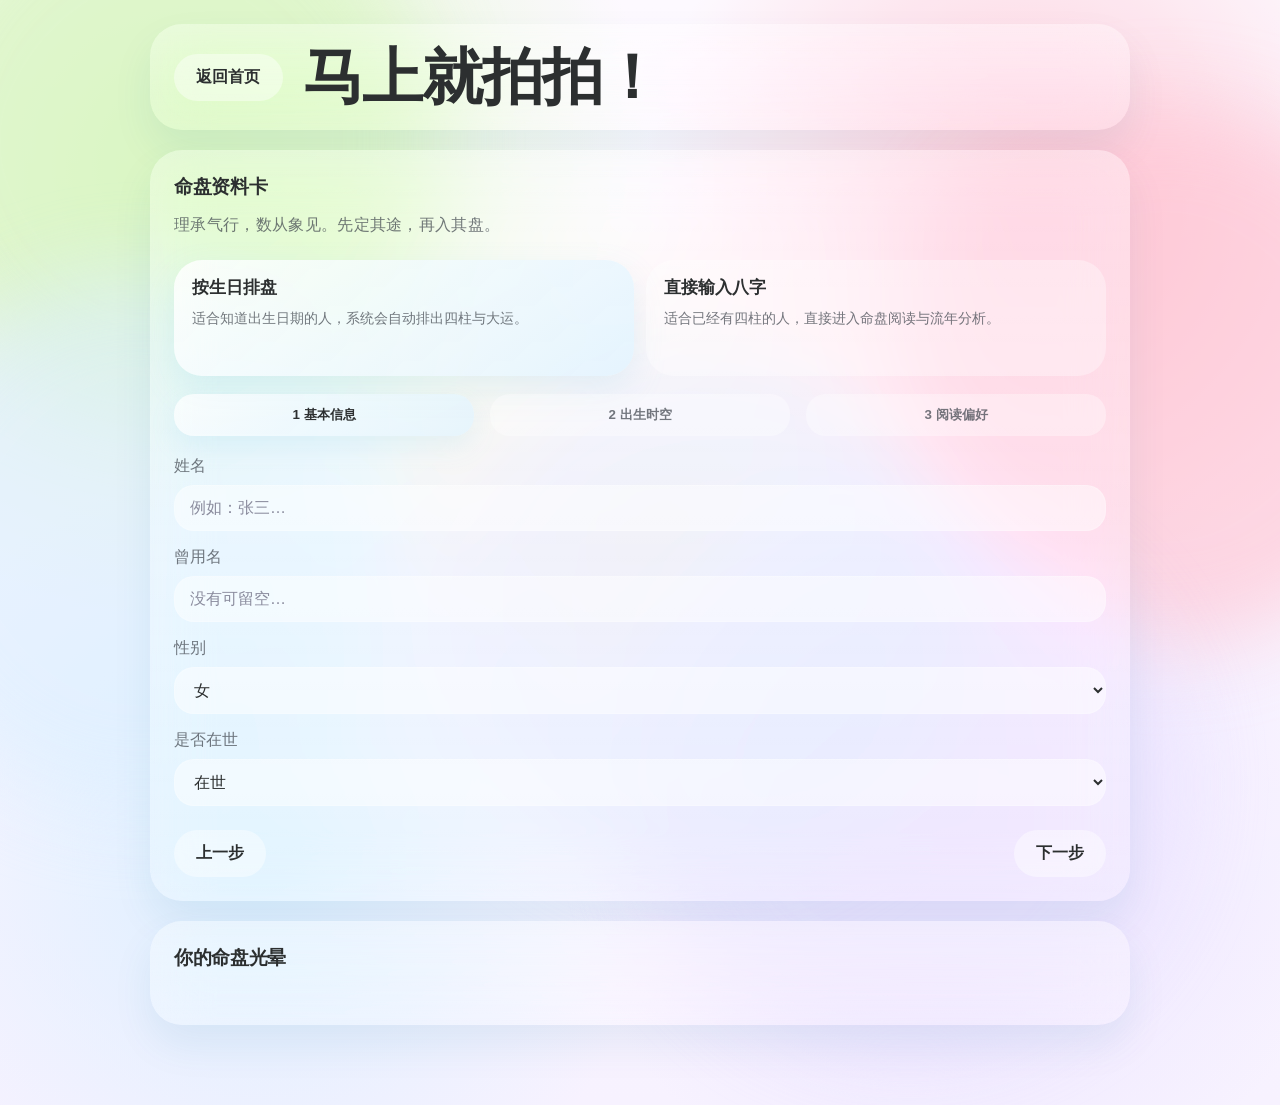
==== calculator.html @ d0661dd9 "Add lightweight monetization checkout" ====
﻿<!DOCTYPE html>
<html lang="zh-CN">
  <head>
    <meta charset="UTF-8" />
    <meta name="viewport" content="width=device-width, initial-scale=1.0" />
    <title>开始测算 | 五行拍拍</title>
    <meta
      name="description"
      content="进入五行拍拍开始测算页，按生日排盘或直接输入八字，查看四柱、十神、格局、大运与流年解读。"
    />
    <link rel="stylesheet" href="./static/styles.css?v=20260417e" />
  </head>
  <body>
    <div class="ambient ambient-a"></div>
    <div class="ambient ambient-b"></div>
    <div class="ambient ambient-c"></div>
    <div class="ambient ambient-d"></div>
    <div class="ambient ambient-e"></div>

    <div class="page-shell">
      <main class="calculator-page standalone-page">
        <section class="page-topbar glow-card" aria-label="page navigation">
          <a class="button ghost" href="./index.html">返回首页</a>
          <div class="page-topbar-copy">
            <h1>马上就拍拍！</h1>
          </div>
        </section>

        <section class="calculator" id="calculator">
          <div class="stacked-workspace">
            <section class="panel form-panel glow-card">
              <div class="panel-header">
                <h3>命盘资料卡</h3>
                <p class="soft-copy poetic-copy">理承气行，数从象见。先定其途，再入其盘。</p>
              </div>

              <div class="mode-switch" aria-label="calculation mode">
                <button class="mode-tab is-active" type="button" data-mode-target="profile-mode">
                  <strong>按生日排盘</strong>
                  <small>适合知道出生日期的人，系统会自动排出四柱与大运。</small>
                </button>
                <button class="mode-tab" type="button" data-mode-target="bazi-mode">
                  <strong>直接输入八字</strong>
                  <small>适合已经有四柱的人，直接进入命盘阅读与流年分析。</small>
                </button>
              </div>

              <div class="mode-panel is-active" id="profile-mode">
                <div class="stepper" aria-label="steps">
                  <button class="step is-active" type="button" data-step-target="0">1 基本信息</button>
                  <button class="step" type="button" data-step-target="1">2 出生时空</button>
                  <button class="step" type="button" data-step-target="2">3 阅读偏好</button>
                </div>

                <form id="bazi-form" class="wizard-form">
                  <section class="step-panel is-active" data-step-panel="0">
                    <label>
                      <span>姓名</span>
                      <input name="name" type="text" placeholder="例如：张三…" autocomplete="name" required />
                    </label>
                    <label>
                      <span>曾用名</span>
                      <input name="formerName" type="text" placeholder="没有可留空…" autocomplete="off" />
                    </label>
                    <label>
                      <span>性别</span>
                      <select name="gender" autocomplete="sex" required>
                        <option value="female">女</option>
                        <option value="male">男</option>
                      </select>
                    </label>
                    <label>
                      <span>是否在世</span>
                      <select name="status" autocomplete="off" required>
                        <option value="alive">在世</option>
                        <option value="deceased">已故</option>
                      </select>
                    </label>
                  </section>

                  <section class="step-panel" data-step-panel="1">
                    <p class="step-note">形分昼夜，气有浅深。知道准确时间就直接填写；如果不确定，也可以按十二时辰选一个最接近的时间段继续测算。</p>
                    <label>
                      <span>阳历生日</span>
                      <input
                        name="birthday"
                        id="birthday-input"
                        type="text"
                        inputmode="numeric"
                        placeholder="输入生日"
                        autocomplete="bday"
                        required
                      />
                    </label>
                    <label>
                      <span>出生时间</span>
                      <input name="birthTime" id="birth-time-input" type="time" autocomplete="off" />
                    </label>
                    <label>
                      <span>时间模糊描述</span>
                      <select name="timeRange" id="time-range-select" autocomplete="off">
                        <option value="exact">已提供精确时间</option>
                        <option value="late-zi">深夜 23:00-01:00</option>
                        <option value="chou">凌晨 01:00-03:00</option>
                        <option value="yin">黎明 03:00-05:00</option>
                        <option value="mao">早晨 05:00-07:00</option>
                        <option value="chen">早餐后 07:00-09:00</option>
                        <option value="si">上午 09:00-11:00</option>
                        <option value="wu">中午 11:00-13:00</option>
                        <option value="wei">午后 13:00-15:00</option>
                        <option value="shen">下午 15:00-17:00</option>
                        <option value="you">傍晚 17:00-19:00</option>
                        <option value="early-night">晚上 19:00-21:00</option>
                        <option value="late-night">晚上 21:00-23:00</option>
                        <option value="unknown">不确定</option>
                      </select>
                    </label>
                    <label>
                      <span>出生地</span>
                      <input name="birthplace" type="text" placeholder="例如：上海市…" autocomplete="address-level2" required />
                    </label>
                    <label>
                      <span>农历生日备注</span>
                      <input name="lunarNote" type="text" placeholder="不知道可留空…" autocomplete="off" />
                    </label>
                  </section>

                  <section class="step-panel" data-step-panel="2">
                    <fieldset class="choice-group">
                      <legend>优先想看</legend>
                      <div class="choice-grid">
                        <label class="choice-card">
                          <input type="radio" name="focus" value="overall" checked />
                          <span>综合命盘</span>
                          <small>先看整张盘的底色、主轴和眼下这步运。</small>
                        </label>
                        <label class="choice-card">
                          <input type="radio" name="focus" value="career" />
                          <span>事业财运</span>
                          <small>更看工作位置、赚钱方式和现实推进力。</small>
                        </label>
                        <label class="choice-card">
                          <input type="radio" name="focus" value="relationship" />
                          <span>感情婚姻</span>
                          <small>更看关系需求、相处模式和回应感。</small>
                        </label>
                        <label class="choice-card">
                          <input type="radio" name="focus" value="annual" />
                          <span>年度流年</span>
                          <small>更看接下来几年会被推到眼前的主题。</small>
                        </label>
                      </div>
                    </fieldset>
                    <label>
                      <span>想看的时间范围</span>
                      <select name="horizon" autocomplete="off">
                        <option value="3">未来 3 年</option>
                        <option value="5">未来 5 年</option>
                        <option value="10">未来 10 年</option>
                      </select>
                    </label>
                    <label>
                      <span>补充说明</span>
                      <textarea
                        name="notes"
                        rows="5"
                        placeholder="例如：更想看工作节奏、关系状态、未来几年是否适合换环境…"
                        autocomplete="off"
                      ></textarea>
                    </label>
                  </section>

                  <div class="form-actions">
                    <button type="button" class="button ghost" id="prev-step">上一步</button>
                    <div class="action-group">
                      <button type="button" class="button secondary" id="next-step">下一步</button>
                      <button type="submit" class="button primary" hidden>生成光晕命盘</button>
                    </div>
                  </div>
                  <p class="form-feedback is-hidden" id="form-feedback" role="alert"></p>
                </form>
              </div>

              <div class="mode-panel" id="bazi-mode">
                <form id="bazi-direct-form" class="wizard-form">
                  <label>
                    <span>姓名</span>
                    <input name="name" type="text" placeholder="例如：李四…" autocomplete="name" required />
                  </label>
                  <label>
                    <span>性别</span>
                    <select name="gender" autocomplete="sex" required>
                      <option value="female">女</option>
                      <option value="male">男</option>
                    </select>
                  </label>
                  <label>
                    <span>年柱</span>
                    <input name="yearPillar" type="text" placeholder="例如：庚辰…" autocomplete="off" required />
                  </label>
                  <label>
                    <span>月柱</span>
                    <input name="monthPillar" type="text" placeholder="例如：己丑…" autocomplete="off" required />
                  </label>
                  <label>
                    <span>日柱</span>
                    <input name="dayPillar" type="text" placeholder="例如：壬辰…" autocomplete="off" required />
                  </label>
                  <label>
                    <span>时柱</span>
                    <input name="timePillar" type="text" placeholder="例如：庚戌，不知道可留空…" autocomplete="off" />
                  </label>
                  <fieldset class="choice-group">
                    <legend>优先想看</legend>
                    <div class="choice-grid">
                      <label class="choice-card">
                        <input type="radio" name="focus" value="overall" checked />
                        <span>综合命盘</span>
                        <small>先看整张盘的底色、主轴和眼下这步运。</small>
                      </label>
                      <label class="choice-card">
                        <input type="radio" name="focus" value="career" />
                        <span>事业财运</span>
                        <small>更看工作位置、赚钱方式和现实推进力。</small>
                      </label>
                      <label class="choice-card">
                        <input type="radio" name="focus" value="relationship" />
                        <span>感情婚姻</span>
                        <small>更看关系需求、相处模式和回应感。</small>
                      </label>
                      <label class="choice-card">
                        <input type="radio" name="focus" value="annual" />
                        <span>年度流年</span>
                        <small>更看接下来几年会被推到眼前的主题。</small>
                      </label>
                    </div>
                  </fieldset>
                  <label>
                    <span>想看的时间范围</span>
                    <select name="horizon" autocomplete="off">
                      <option value="3">未来 3 年</option>
                      <option value="5">未来 5 年</option>
                      <option value="10">未来 10 年</option>
                    </select>
                  </label>
                  <p class="soft-copy">如果你已经从别处排好了八字，这里可以直接输入四柱。后续补充阳历生日与出生时间，还能继续细化起运与大运。</p>
                  <button type="submit" class="button primary">按八字直接测算</button>
                  <p class="form-feedback is-hidden" id="direct-form-feedback" role="alert"></p>
                </form>
              </div>
            </section>

            <section class="panel result-panel glow-card" id="result-panel">
              <div class="panel-header result-heading">
                <div>
                  <h3>你的命盘光晕</h3>
                </div>
              </div>

              <div class="result-empty" id="result-empty">
              </div>

              <div class="result-content is-hidden" id="result-content">
                <section class="summary-band">
                  <div class="summary-card glow-card">
                    <p class="summary-label">命主</p>
                    <h4 id="summary-name">-</h4>
                    <p id="summary-theme" class="summary-subtext">-</p>
                  </div>
                  <div class="summary-card glow-card">
                    <p class="summary-label">日主</p>
                    <h4 id="summary-day-master">-</h4>
                    <p id="summary-lunar" class="summary-subtext">-</p>
                  </div>
                  <div class="summary-card glow-card">
                    <p class="summary-label">当前阶段</p>
                    <h4 id="summary-pattern">-</h4>
                    <p id="summary-time-note" class="summary-subtext">-</p>
                  </div>
                </section>

                <article class="result-card wide glow-card">
                  <div class="insight-list">
                    <section class="insight-card insight-primary">
                      <h5>命盘底色</h5>
                      <p id="analysis-overview">-</p>
                    </section>
                    <div class="insight-grid">
                      <section class="insight-card">
                        <h5>给人的感觉</h5>
                        <p id="analysis-public-persona">-</p>
                      </section>
                      <section class="insight-card">
                        <h5>亲密关系里的模式</h5>
                        <p id="analysis-intimacy">-</p>
                      </section>
                    </div>
                    <div class="insight-grid insight-grid-compact">
                      <section class="insight-card">
                        <h5>容易内耗的地方</h5>
                        <p id="analysis-burnout">-</p>
                      </section>
                      <section class="insight-card">
                        <h5>最需要的关系安全感</h5>
                        <p id="analysis-security-need">-</p>
                      </section>
                      <section class="insight-card">
                        <h5>未来两三年的变化重心</h5>
                        <p id="analysis-change-area">-</p>
                      </section>
                    </div>
                  </div>
                </article>

                <article class="result-card wide glow-card">
                  <div class="card-header">
                    <h4>你的五行属性</h4>
                    <p>先看命盘里哪一股气最明显，也看看什么样的环境更能让你舒服展开。</p>
                  </div>
                  <div id="elements-chart" class="elements-chart"></div>
                </article>

                <article class="result-card wide glow-card featured-reading">
                  <div class="card-header featured-header">
                    <h4>温柔解读</h4>
                    <p class="poetic-copy">一阴一阳之谓道，顺其气而知其心。</p>
                  </div>
                  <div class="featured-copy" id="analysis-healing">-</div>
                </article>

                <section class="result-grid">
                  <article class="result-card wide glow-card hero-result-card">
                    <div class="card-header">
                      <h4>四柱与十神</h4>
                      <p>天道有寒暖，地道有燥湿。四柱既列，命局里的干支、十神与辅助神煞便能一层层看出轻重。这里补的是常用神煞：天乙贵人、文昌贵人、天德贵人、月德贵人、桃花、驿马、华盖、红鸾、天喜。</p>
                    </div>
                    <div class="table-wrap">
                      <table class="pillars-table">
                        <thead>
                          <tr>
                            <th>四柱</th>
                            <th>天干</th>
                            <th>地支</th>
                            <th>五行</th>
                            <th>藏干 / 十神 / 纳音 / 神煞</th>
                          </tr>
                        </thead>
                        <tbody id="pillars-body"></tbody>
                      </table>
                    </div>
                    <p class="soft-copy">神煞可以先当辅助线索来看，比如桃花、红鸾、天喜更偏人缘、关系和缘分场，驿马更偏变动和奔波，天乙、文昌、天德、月德这类更像有人提携、脑子清亮或容易逢到顺手的助力。它们不单独定吉凶，还是要放回整张盘里一起看。不是每一柱都会见到贵人，没有写出来也不代表不好。</p>
                    <div class="shen-sha-summary" id="shen-sha-summary"></div>
                  </article>

                  <article class="result-card glow-card">
                    <div class="card-header">
                      <h4>格局与大运</h4>
                      <p>这一栏看格局成形的根基，也看当前这步大运把什么主题推到眼前。</p>
                    </div>
                    <div class="stacked-meta">
                      <div class="meta-pill">
                        <span>格局</span>
                        <strong id="geju-label">-</strong>
                      </div>
                      <p id="geju-summary" class="soft-copy">-</p>
                      <div class="meta-pill">
                        <span>当前大运</span>
                        <strong id="current-dayun">-</strong>
                      </div>
                      <p id="dayun-summary" class="soft-copy">-</p>
                    </div>
                  </article>

                  <article class="result-card glow-card">
                    <div class="card-header">
                      <h4>时辰校准</h4>
                      <p>差之毫厘，气象有别。若时辰未明，也可先看共性，再慢慢校准。</p>
                    </div>
                    <div class="stacked-meta">
                      <div class="meta-pill">
                        <span>当前状态</span>
                        <strong id="time-mode-label">-</strong>
                      </div>
                      <p id="time-mode-summary" class="soft-copy">-</p>
                      <div id="time-candidates" class="chip-grid"></div>
                      <p id="time-mode-prompt" class="soft-copy">-</p>
                    </div>
                  </article>

                  <article class="result-card wide glow-card">
                    <div class="card-header">
                      <h4>十神主题</h4>
                      <p>这些是命盘里最明显的几股力量，能帮助你更快看懂自己的性格和处事方式。</p>
                    </div>
                    <div id="ten-gods-grid" class="chip-grid"></div>
                  </article>

                  <article class="result-card wide glow-card">
                    <div class="card-header">
                      <h4>未来流年卡片</h4>
                      <p>不用急着把每一年都看成好坏，先看看未来几年最容易被推到眼前的主题。</p>
                    </div>
                    <div id="annual-cards" class="annual-grid"></div>
                  </article>

                  <article class="result-card wide glow-card dream-feature-card">
                    <div class="card-header">
                      <h4>梦境解读</h4>
                      <p>把昨晚的梦放回这张命盘里看。不是单独解梦，而是看这个梦更像在提醒眼下哪一层情绪、关系或现实压力。</p>
                    </div>
                    <div class="dream-feature-shell">
                      <div class="dream-feature-copy">
                        <p>这个模块最适合解那些醒来后还留着情绪的梦，比如考试、迟到、赶路、迷路、掉牙、回家、前任、已故亲人、反复追赶这类主题。越能说清楚梦里最刺的一幕，解读会越稳。</p>
                        <div class="upgrade-examples">
                          <span>示例：梦见考试怎么写也写不完，往往更像在提醒评价压力和责任感。</span>
                          <span>示例：梦见一直找不到路或反复回家，更像在提醒现实里有件事还没真正落定。</span>
                        </div>
                      </div>
                      <div class="dream-feature-action">
                        <span class="upgrade-tag unlock">每日 3 次免费</span>
                        <p class="dream-quota-note" id="dream-quota-note">先从一场最在意的梦开始问。</p>
                        <button type="button" class="button secondary dream-button" data-dream-unlock>开始解梦</button>
                      </div>
                    </div>
                    <form class="dream-form" id="dream-form">
                      <label>
                        <span>昨晚最记得的一幕</span>
                        <textarea
                          id="dream-input"
                          rows="4"
                          placeholder="例如：梦见考试一直写不完，醒来后心里还是很紧。"
                          required
                        ></textarea>
                      </label>
                      <div class="dream-actions">
                        <button type="submit" class="button primary">解读这个梦</button>
                        <p class="dream-form-note">建议把梦里最刺的一幕、最强的情绪、醒来后最放不下的点说出来。</p>
                      </div>
                    </form>
                      <p class="form-feedback is-hidden" id="dream-feedback" aria-live="polite"></p>
                      <section class="dream-paywall is-hidden" id="dream-paywall">
                        <div>
                          <span class="upgrade-tag paid">付费解锁</span>
                          <h5>今日梦境深读</h5>
                          <p>今天 3 次免费解梦已经用完。如果这个梦还反复挂在心里，可以解锁一次更完整的深读：会把梦里的关键词、醒来后的情绪、当前命盘主题和今天适合先做的事放在一起看。</p>
                        </div>
                        <button type="button" class="button primary">解锁梦境深读</button>
                      </section>
                      <section class="dream-response is-hidden" id="dream-response">
                        <div class="followup-response-header">
                          <h5>把梦放回这张命盘里看</h5>
                        <p>先看梦在演什么，再看这张盘眼下最容易被触动的是哪一层。</p>
                      </div>
                      <div id="dream-thread" class="followup-thread"></div>
                      </section>
                    </article>

                    <article class="result-card wide glow-card compatibility-card">
                      <div class="card-header">
                        <h4>八字合盘</h4>
                        <p>适合想看两个人的相处节奏、关系卡点和长期匹配度。这里不只看合不合，更看怎么相处才不互相消耗。</p>
                      </div>
                      <div class="compatibility-shell">
                        <div class="compatibility-copy">
                          <span class="upgrade-tag paid">付费专项</span>
                          <h5>关系合盘深读</h5>
                          <p>把两个人的日主、五行互补、夫妻宫、十神互动和大运节奏放在一起看。适合恋爱、婚姻、暧昧、复合、长期合作关系。</p>
                          <div class="upgrade-examples">
                            <span>示例：谁更需要安全感，谁更容易先退一步？</span>
                            <span>示例：这段关系是互相滋养，还是容易一方长期消耗？</span>
                            <span>示例：接下来两三年适合确认关系，还是先把现实问题谈清？</span>
                          </div>
                        </div>
                        <div class="compatibility-action">
                          <p>建议先完成自己的命盘，再解锁双方合盘。这样系统会先知道你的关系需求，再去看对方如何与你互动。</p>
                          <button type="button" class="button primary">解锁合盘深读</button>
                        </div>
                      </div>
                    </article>

                    <article class="result-card wide glow-card checkout-card" id="checkout-card">
                      <div class="card-header">
                        <h4>付费解锁说明</h4>
                        <p>先用轻量收款方式跑通服务。付款后，把命盘信息、订单截图和想看的问题发给客服，就可以继续做深读。</p>
                      </div>
                      <div class="checkout-grid">
                        <div class="checkout-plan">
                          <span class="upgrade-tag paid">梦境深读</span>
                          <h5>¥19.9 / 次</h5>
                          <p>适合梦醒后还放不下的梦。会结合梦里最刺的一幕、当下情绪、命盘主题和今天适合先做的事来解读。</p>
                        </div>
                        <div class="checkout-plan">
                          <span class="upgrade-tag paid">八字合盘</span>
                          <h5>¥49.9 / 次</h5>
                          <p>适合看两个人的相处节奏、关系卡点、长期匹配度和接下来两三年的关系推进方式。</p>
                        </div>
                        <div class="checkout-note">
                          <strong>收款方式</strong>
                          <p>当前先用微信/支付宝收款码或人工收款测试付费意愿。你可以把收款码图片放到这里，后续再升级成自动支付。</p>
                          <strong>交付方式</strong>
                          <p>付款后联系客服，发送订单截图和问题。后续可以接入自动支付与会员系统。</p>
                        </div>
                      </div>
                    </article>

                    <article class="result-card wide glow-card followup-card">
                    <div class="card-header">
                      <h4>继续问一个问题</h4>
                      <p>先看总盘，再挑一件你现在最在意的事慢慢问，会更容易把结果看进心里。</p>
                    </div>
                    <div class="followup-shell">
                      <div class="followup-suggestions" id="followup-suggestions"></div>
                      <form class="followup-form" id="followup-form">
                        <label>
                          <span>现在最想继续问什么</span>
                          <textarea
                            id="followup-input"
                            rows="4"
                            placeholder="例如：我接下来两年更适合换工作，还是先稳住？"
                            required
                          ></textarea>
                        </label>
                        <div class="followup-actions">
                          <button type="submit" class="button primary">继续看看</button>
                        </div>
                      </form>
                      <section class="followup-response is-hidden" id="followup-response">
                        <div class="followup-response-header">
                          <h5>顺着这张命盘继续往下看</h5>
                          <p>这一栏会记住刚才问到哪，下面也可以继续接着追问。</p>
                        </div>
                        <div id="followup-thread" class="followup-thread"></div>
                      </section>
                      <section class="followup-upgrade is-hidden" id="followup-upgrade">
                        <div class="followup-upgrade-grid">
                          <article class="upgrade-card">
                            <span class="upgrade-tag unlock">已解锁</span>
                            <h5>继续细看</h5>
                            <p>第 1 次追问之后，可以顺着这一层继续往下看。更适合把问题收窄到一个具体场景，比如“这两年换工作最该避开什么”或“关系里最容易先卡在哪一句话”。</p>
                            <div class="upgrade-examples">
                              <span>示例：这步运最先推到眼前的现实安排是什么？</span>
                              <span>示例：这层关系最怕卡在回应、边界，还是节奏？</span>
                            </div>
                          </article>
                        </div>
                      </section>
                    </div>
                  </article>
                </section>
              </div>
            </section>
          </div>
        </section>
      </main>
    </div>

    <script src="./static/calculator.js?v=20260419a"></script>
  </body>
</html>
---- static/styles.css ----
:root {
  --bg: #f6f1ff;
  --ink: #2c2f30;
  --muted: rgba(62, 68, 76, 0.72);
  --panel: rgba(255, 255, 255, 0.34);
  --panel-strong: rgba(255, 255, 255, 0.5);
  --accent: #73bfe7;
  --accent-soft: #dff3ff;
  --glow: #dfe8ff;
  --shadow: 0 20px 40px rgba(0, 97, 141, 0.08);
  --wood: #d7f5be;
  --fire: #ffc2d1;
  --earth: #ffe5c7;
  --metal: #e9e1ff;
  --water: #dcefff;
  --font-display: "PingFang SC", "HarmonyOS Sans SC", "Microsoft YaHei", "Noto Sans CJK SC", "Source Han Sans SC", sans-serif;
  --font-body: "PingFang SC", "HarmonyOS Sans SC", "Microsoft YaHei", "Noto Sans CJK SC", "Source Han Sans SC", sans-serif;
  --font-ui: "PingFang SC", "HarmonyOS Sans SC", "Microsoft YaHei", "Noto Sans CJK SC", "Source Han Sans SC", sans-serif;
  --font-poetic: "STSong", "Songti SC", "SimSun", "Noto Serif CJK SC", "Source Han Serif SC", serif;
  --space-16: 16px;
  --space-20: 20px;
  --space-24: 24px;
}

* {
  box-sizing: border-box;
}

html {
  scroll-behavior: smooth;
}

body {
  margin: 0;
  min-height: 100vh;
  color: var(--ink);
  background:
    radial-gradient(circle at 15% 15%, var(--wood), transparent 32%),
    radial-gradient(circle at 80% 18%, var(--fire), transparent 28%),
    radial-gradient(circle at 20% 78%, var(--water), transparent 30%),
    radial-gradient(circle at 75% 74%, var(--metal), transparent 32%),
    radial-gradient(circle at 52% 48%, var(--earth), transparent 36%),
    linear-gradient(180deg, #fcf8ff 0%, #f7f2ff 100%);
  font-family: var(--font-body);
  overflow-x: hidden;
  -webkit-tap-highlight-color: rgba(255, 255, 255, 0.18);
}

body::before {
  content: "";
  position: fixed;
  inset: 0;
  pointer-events: none;
  background:
    radial-gradient(circle at center, rgba(255, 255, 255, 0.36), transparent 52%),
    linear-gradient(180deg, rgba(255, 255, 255, 0.18), rgba(255, 255, 255, 0.04));
  mix-blend-mode: screen;
}

.ambient {
  position: fixed;
  width: 42vw;
  height: 42vw;
  border-radius: 50%;
  filter: blur(42px);
  opacity: 0.62;
  pointer-events: none;
  animation: drift 18s ease-in-out infinite alternate;
  z-index: 0;
}

.ambient-a { top: -10vw; left: -8vw; background: var(--wood); }
.ambient-b { top: 12vh; right: -12vw; background: var(--fire); animation-duration: 20s; }
.ambient-c { bottom: 10vh; left: -10vw; background: var(--water); animation-duration: 24s; }
.ambient-d { bottom: -12vw; right: 8vw; background: var(--metal); animation-duration: 22s; }
.ambient-e { top: 38vh; left: 34vw; background: var(--glow); animation-duration: 26s; }

.page-shell {
  position: relative;
  z-index: 1;
  width: min(980px, calc(100% - 32px));
  margin: 0 auto;
  padding: var(--space-24) 0 80px;
}

.calculator-page {
  display: grid;
  gap: var(--space-20);
}

#landing-shell {
  display: grid;
  gap: 12px;
}

.page-topbar {
  display: grid;
  grid-template-columns: auto minmax(0, 1fr);
  gap: var(--space-20);
  align-items: center;
  border-radius: 32px;
  padding: var(--space-24);
}

.page-topbar-copy h1 {
  font-size: clamp(2.4rem, 4.8vw, 4rem);
  line-height: 0.95;
  text-wrap: balance;
}

.page-topbar-copy p {
  margin: 10px 0 0;
  color: var(--muted);
  line-height: 1.8;
}

.hero,
.workspace,
.mood-grid,
.result-grid,
.analysis-grid,
.summary-band {
  display: grid;
  gap: var(--space-20);
}

.hero {
  grid-template-columns: 1fr;
  align-items: stretch;
  gap: 20px;
  margin-bottom: 20px;
}

.hero-copy-wide {
  grid-column: auto;
}

.hero-copy-wide h1 {
  width: 100%;
}

.glow-card,
.panel,
.mood-card,
.result-card,
.summary-card {
  background: linear-gradient(180deg, rgba(255, 255, 255, 0.42), rgba(255, 255, 255, 0.26));
  backdrop-filter: blur(28px) saturate(145%);
  -webkit-backdrop-filter: blur(28px) saturate(145%);
  box-shadow: var(--shadow);
}

.hero-copy,
.panel,
.mood-card,
.result-card,
.summary-card {
  border-radius: 32px;
  padding: var(--space-24);
}

.card-label,
.summary-label {
  margin: 0 0 12px;
  letter-spacing: 0.18em;
  text-transform: uppercase;
  color: rgba(53, 41, 101, 0.68);
  font-size: 0.78rem;
}

h1,
h2,
h3,
h4,
h5 {
  margin: 0;
  font-family: var(--font-display);
  letter-spacing: -0.02em;
  text-wrap: balance;
}

.hero h1 {
  font-size: clamp(3.35rem, 8vw, 5.4rem);
  line-height: 0.9;
}

.hero-text,
.panel-header p,
.mood-card p,
.card-header p,
.analysis-grid p,
.summary-subtext,
.soft-copy,
label span {
  color: var(--muted);
}

.hero-text {
  margin-top: 14px;
  max-width: 46rem;
  font-size: 1.05rem;
  line-height: 1.85;
}

.hero-actions,
.form-actions,
.action-group,
.orbit-stack,
.chip-grid {
  display: flex;
  gap: var(--space-16);
  flex-wrap: wrap;
}

.hero-actions {
  margin-top: 28px;
}

.button {
  appearance: none;
  border: 0;
  border-radius: 999px;
  padding: 13px 22px;
  cursor: pointer;
  text-decoration: none;
  font: inherit;
  font-family: var(--font-ui);
  font-weight: 700;
  letter-spacing: 0.01em;
  touch-action: manipulation;
  transition: transform 180ms ease, box-shadow 180ms ease, background 180ms ease;
}

.button:hover {
  transform: translateY(-1px);
}

.button:focus-visible,
.mode-tab:focus-visible,
.step:focus-visible,
input:focus-visible,
select:focus-visible,
textarea:focus-visible {
  outline: 2px solid color-mix(in srgb, var(--accent) 72%, white);
  outline-offset: 2px;
}

.button.primary {
  color: white;
  background: linear-gradient(135deg, var(--accent), color-mix(in srgb, var(--accent-soft) 62%, white));
  box-shadow: 0 18px 38px color-mix(in srgb, var(--accent) 32%, transparent);
}

.button.secondary,
.button.ghost {
  color: var(--ink);
  background: rgba(255, 255, 255, 0.42);
}

.orbit-stack {
  margin: 4px 0 0;
}

.orbit-stack span,
.meta-pill,
.ten-god-chip {
  padding: 11px 16px;
  border-radius: 999px;
  background: rgba(255, 255, 255, 0.42);
}

.orbit-note {
  margin: 0;
  color: var(--muted);
  line-height: 1.85;
}

.mode-switch {
  display: grid;
  grid-template-columns: repeat(2, minmax(0, 1fr));
  gap: 12px;
  margin-bottom: 18px;
}

.mode-tab {
  border: 0;
  border-radius: 28px;
  background: rgba(255, 255, 255, 0.34);
  color: var(--muted);
  padding: 16px 18px;
  cursor: pointer;
  font: inherit;
  font-family: var(--font-body);
  text-align: left;
  display: grid;
  gap: 8px;
  min-height: 116px;
  align-content: start;
}

.mode-tab strong {
  font-size: 1.05rem;
  color: var(--ink);
  font-family: var(--font-ui);
}

.mode-tab small {
  font-size: 0.9rem;
  line-height: 1.65;
  color: var(--muted);
}

.mode-tab.is-active {
  background: linear-gradient(135deg, rgba(255, 255, 255, 0.82), color-mix(in srgb, var(--accent-soft) 78%, transparent));
  color: var(--ink);
  box-shadow: 0 14px 34px rgba(115, 191, 231, 0.16);
}

.mode-panel {
  display: none;
}

.mode-panel.is-active {
  display: block;
}

.section-heading {
  margin-bottom: 16px;
}

.section-heading h2 {
  font-size: clamp(2.05rem, 6vw, 3.5rem);
  line-height: 1.04;
}

.reading-style {
  margin-bottom: 34px;
}

.mood-grid {
  grid-template-columns: repeat(3, minmax(0, 1fr));
}

.mood-card h3,
.panel-header h3,
.card-header h4,
.summary-card h4 {
  margin-bottom: 10px;
}

.workspace {
  grid-template-columns: minmax(320px, 430px) minmax(0, 1fr);
  align-items: start;
}

.landing-workspace {
  width: 100%;
  margin: 0 auto;
  display: grid;
}

.stacked-workspace {
  width: 100%;
  margin: 0 auto;
  display: grid;
  gap: var(--space-20);
}

.form-panel {
  position: static;
}

.result-panel {
  min-height: auto;
}

.panel-header {
  margin-bottom: var(--space-20);
}

.panel-header h3,
.card-header h4,
.summary-card h4,
.analysis-grid h5 {
  font-family: var(--font-display);
}

.standalone-page .page-topbar,
.standalone-page .calculator {
  width: 100%;
  margin: 0 auto;
}

.standalone-page .calculator {
  display: grid;
}

.result-heading {
  display: grid;
  gap: var(--space-16);
}

.hero-result-card {
  padding: 30px;
}

.landing-panel .panel-header p,
.page-topbar-copy p {
  max-width: 40rem;
}

.poetic-copy {
  font-family: var(--font-poetic);
  letter-spacing: 0.02em;
}

.stepper {
  display: grid;
  grid-template-columns: repeat(3, 1fr);
  gap: var(--space-16);
  margin-bottom: var(--space-20);
}

.step {
  border: 0;
  border-radius: 20px;
  background: rgba(255, 255, 255, 0.34);
  color: var(--muted);
  padding: 12px 10px;
  cursor: pointer;
  font-family: var(--font-ui);
  font-weight: 700;
}

.step.is-active {
  color: var(--ink);
  background: linear-gradient(135deg, rgba(255, 255, 255, 0.72), color-mix(in srgb, var(--accent-soft) 72%, transparent));
  box-shadow: 0 10px 26px rgba(115, 191, 231, 0.14);
}

.wizard-form,
.step-panel,
.stacked-meta {
  display: grid;
  gap: var(--space-16);
}

.step-note {
  margin: 0 0 2px;
  padding: 14px 16px;
  border-radius: 20px;
  background: rgba(255, 255, 255, 0.32);
  color: var(--muted);
  line-height: 1.8;
}

.step-panel {
  display: none;
}

.step-panel.is-active {
  display: grid;
}

label {
  display: grid;
  gap: 8px;
}

fieldset {
  margin: 0;
  padding: 0;
  border: 0;
  min-width: 0;
}

legend {
  padding: 0;
  margin: 0 0 8px;
  color: var(--muted);
}

.choice-group {
  display: grid;
  gap: 10px;
}

.choice-grid {
  display: grid;
  grid-template-columns: repeat(2, minmax(0, 1fr));
  gap: 10px;
}

.choice-card {
  position: relative;
  display: grid;
  gap: 8px;
  min-height: 108px;
  padding: 16px 18px;
  border-radius: 22px;
  background: rgba(255, 255, 255, 0.42);
  box-shadow: inset 0 0 0 1px rgba(255, 255, 255, 0.16);
  cursor: pointer;
  transition: transform 180ms ease, box-shadow 180ms ease, background 180ms ease;
}

.choice-card:hover {
  transform: translateY(-1px);
}

.choice-card input {
  position: absolute;
  inset: 0;
  opacity: 0;
  pointer-events: none;
}

.choice-card span {
  color: var(--ink);
  font-family: var(--font-ui);
  font-size: 1rem;
  font-weight: 700;
}

.choice-card small {
  color: var(--muted);
  line-height: 1.65;
}

.choice-card:has(input:checked) {
  background: linear-gradient(135deg, rgba(255, 255, 255, 0.84), color-mix(in srgb, var(--accent-soft) 76%, transparent));
  box-shadow:
    0 14px 34px rgba(115, 191, 231, 0.16),
    inset 0 0 0 1px rgba(255, 255, 255, 0.42);
}

.choice-card:has(input:focus-visible) {
  outline: 2px solid color-mix(in srgb, var(--accent) 72%, white);
  outline-offset: 2px;
}

input,
select,
textarea {
  width: 100%;
  border: 0;
  border-radius: 20px;
  background: rgba(255, 255, 255, 0.48);
  padding: 14px 16px;
  color: var(--ink);
  font: inherit;
  font-family: var(--font-body);
  box-shadow: inset 0 0 0 1px rgba(255, 255, 255, 0.18);
}

input::placeholder,
textarea::placeholder {
  color: rgba(41, 36, 67, 0.52);
}

textarea {
  resize: vertical;
}

.form-actions {
  justify-content: space-between;
  align-items: center;
  margin-top: 8px;
}

.form-feedback {
  margin: 4px 0 0;
  padding: 12px 16px;
  border-radius: 18px;
  background: rgba(251, 81, 81, 0.12);
  color: #8f2331;
  line-height: 1.75;
}

.form-feedback.is-hidden {
  display: none;
}

.result-empty {
  display: none;
}

.result-content.is-hidden {
  display: none;
}

.result-content {
  display: grid;
  gap: var(--space-20);
}

.summary-band {
  grid-template-columns: repeat(3, minmax(0, 1fr));
  gap: var(--space-16);
}

.summary-card {
  min-height: 220px;
  display: grid;
  align-content: start;
}

.summary-card h4 {
  font-size: clamp(1.8rem, 3vw, 2.35rem);
  line-height: 1.12;
}

.summary-subtext {
  margin: 10px 0 0;
  font-size: 0.98rem;
  line-height: 1.72;
  word-break: break-word;
}

.result-grid {
  grid-template-columns: 1fr;
  gap: var(--space-20);
}

.result-card.wide {
  grid-column: 1 / -1;
}

.result-card,
.summary-card {
  position: relative;
}

.result-card::before,
.summary-card::before {
  content: "";
  position: absolute;
  inset: 1px;
  border-radius: inherit;
  pointer-events: none;
  background: linear-gradient(180deg, rgba(255, 255, 255, 0.18), transparent 28%);
  opacity: 0.8;
}

.result-card > *,
.summary-card > * {
  position: relative;
  z-index: 1;
}

.card-header {
  display: grid;
  gap: var(--space-16);
  margin-bottom: var(--space-20);
  align-content: start;
  min-height: 90px;
}

.table-wrap {
  overflow-x: auto;
  -webkit-overflow-scrolling: touch;
  border-radius: 24px;
  padding: 12px 10px;
  background: rgba(255, 255, 255, 0.14);
}

table {
  width: 100%;
  border-collapse: collapse;
  border-spacing: 0;
}

th,
td {
  padding: 22px 24px;
  text-align: left;
  border-bottom: 1px solid rgba(255, 255, 255, 0.22);
  vertical-align: top;
  word-break: break-word;
}

th {
  color: rgba(43, 34, 80, 0.78);
  font-size: 0.92rem;
  font-family: var(--font-ui);
  letter-spacing: 0.02em;
}

.pillars-table tbody tr:last-child td {
  border-bottom: 0;
}

.pillars-table td:first-child,
.pillars-table th:first-child {
  min-width: 112px;
}

.pillars-table td:nth-child(2),
.pillars-table td:nth-child(3),
.pillars-table td:nth-child(4),
.pillars-table th:nth-child(2),
.pillars-table th:nth-child(3),
.pillars-table th:nth-child(4) {
  min-width: 132px;
}

.pillars-table td:last-child,
.pillars-table th:last-child {
  min-width: 420px;
}

.pillars-table td:last-child {
  line-height: 1.8;
}

.elements-chart,
.annual-grid {
  display: grid;
  gap: 12px;
}

.featured-reading {
  background: linear-gradient(180deg, rgba(255, 255, 255, 0.56), rgba(255, 255, 255, 0.28));
}

.dream-feature-card {
  background: linear-gradient(180deg, rgba(255, 248, 242, 0.6), rgba(255, 239, 229, 0.28));
}

.dream-feature-shell {
  display: grid;
  grid-template-columns: minmax(0, 1.4fr) minmax(260px, 0.8fr);
  gap: 18px;
  align-items: start;
}

.dream-feature-copy {
  display: grid;
  gap: 12px;
}

.dream-feature-copy p {
  margin: 0;
  line-height: 1.9;
}

.dream-feature-action {
  display: grid;
  gap: 12px;
  align-content: start;
  justify-items: start;
  padding: 18px;
  border-radius: 24px;
  background: rgba(255, 255, 255, 0.38);
  box-shadow: inset 0 0 0 1px rgba(255, 255, 255, 0.22);
}

.dream-quota-note,
.dream-form-note {
  margin: 0;
  color: var(--muted);
  line-height: 1.8;
}

.dream-form {
  margin-top: 20px;
  display: grid;
  gap: 14px;
}

.dream-actions {
  display: flex;
  align-items: center;
  justify-content: space-between;
  gap: 16px;
  flex-wrap: wrap;
}

.dream-response {
  margin-top: 20px;
  padding: 22px;
  border-radius: 28px;
  background: linear-gradient(180deg, rgba(255, 255, 255, 0.3), rgba(255, 255, 255, 0.18));
  display: grid;
  gap: 16px;
}

.dream-response.is-hidden {
  display: none;
}

.dream-paywall {
  margin-top: 18px;
  display: flex;
  align-items: center;
  justify-content: space-between;
  gap: 18px;
  padding: 20px;
  border-radius: 28px;
  background:
    radial-gradient(circle at 12% 20%, rgba(255, 184, 160, 0.25), transparent 38%),
    linear-gradient(135deg, rgba(255, 245, 236, 0.72), rgba(255, 255, 255, 0.36));
  box-shadow: inset 0 0 0 1px rgba(255, 255, 255, 0.36);
}

.dream-paywall.is-hidden {
  display: none;
}

.dream-paywall h5,
.dream-paywall p,
.compatibility-card h5,
.compatibility-card p {
  margin: 0;
}

.dream-paywall p,
.compatibility-card p {
  line-height: 1.85;
  color: var(--muted);
}

.compatibility-card {
  background:
    radial-gradient(circle at 90% 10%, rgba(204, 226, 255, 0.38), transparent 42%),
    linear-gradient(180deg, rgba(255, 255, 255, 0.42), rgba(255, 247, 236, 0.24));
}

.compatibility-shell {
  display: grid;
  grid-template-columns: minmax(0, 1.25fr) minmax(260px, 0.75fr);
  gap: 18px;
}

.compatibility-copy,
.compatibility-action {
  display: grid;
  gap: 12px;
}

.compatibility-action {
  align-content: start;
  padding: 18px;
  border-radius: 24px;
  background: rgba(255, 255, 255, 0.32);
}

.checkout-card {
  background:
    radial-gradient(circle at 8% 12%, rgba(255, 226, 186, 0.42), transparent 38%),
    linear-gradient(180deg, rgba(255, 255, 255, 0.44), rgba(255, 245, 236, 0.22));
}

.checkout-grid {
  display: grid;
  grid-template-columns: repeat(2, minmax(0, 1fr));
  gap: 16px;
}

.checkout-plan,
.checkout-note {
  display: grid;
  gap: 10px;
  padding: 18px;
  border-radius: 24px;
  background: rgba(255, 255, 255, 0.32);
}

.checkout-note {
  grid-column: 1 / -1;
}

.checkout-plan h5,
.checkout-plan p,
.checkout-note p {
  margin: 0;
}

.checkout-plan h5 {
  font-size: 1.5rem;
}

.checkout-plan p,
.checkout-note p {
  color: var(--muted);
  line-height: 1.8;
}

.featured-header h4 {
  font-size: clamp(2rem, 4vw, 2.8rem);
  line-height: 1;
}

.featured-copy {
  padding: var(--space-24);
  border-radius: 28px;
  background: linear-gradient(180deg, rgba(255, 255, 255, 0.34), rgba(255, 255, 255, 0.18));
  display: grid;
  gap: var(--space-20);
}

.featured-copy p {
  margin: 0;
  font-size: 1.18rem;
  line-height: 2;
  color: var(--ink);
}

.insight-list {
  display: grid;
  gap: var(--space-20);
}

.insight-grid {
  display: grid;
  grid-template-columns: repeat(2, minmax(0, 1fr));
  gap: var(--space-16);
}

.insight-grid-compact {
  grid-template-columns: repeat(3, minmax(0, 1fr));
}

.insight-card {
  padding: var(--space-24);
  border-radius: 26px;
  background: linear-gradient(180deg, rgba(255, 255, 255, 0.28), rgba(255, 255, 255, 0.16));
}

.insight-primary {
  padding: 28px;
  background: linear-gradient(180deg, rgba(255, 255, 255, 0.36), rgba(255, 255, 255, 0.2));
}

.insight-primary h5 {
  font-size: 1.4rem;
}

.insight-card h5 {
  margin-bottom: 10px;
  font-size: 1.28rem;
  line-height: 1.3;
}

.insight-card p {
  margin: 0;
  line-height: 1.88;
  color: var(--muted);
}

.element-row {
  display: grid;
  grid-template-columns: 56px minmax(0, 1fr) 42px;
  align-items: center;
  gap: 10px;
}

.element-bar {
  border-radius: 999px;
  height: 12px;
  overflow: hidden;
  background: rgba(255, 255, 255, 0.25);
}

.element-fill {
  height: 100%;
  border-radius: 999px;
  background: linear-gradient(90deg, color-mix(in srgb, var(--accent-soft) 78%, white), var(--accent));
}

.meta-pill {
  display: flex;
  justify-content: space-between;
  align-items: center;
  gap: 16px;
  padding: 14px 16px;
}

.soft-copy {
  margin: 0;
  line-height: 1.85;
}

.chip-grid {
  display: grid;
  grid-template-columns: repeat(3, minmax(0, 1fr));
  gap: 12px;
}

#time-candidates {
  grid-template-columns: repeat(2, minmax(0, 1fr));
}

.ten-god-chip {
  display: grid;
  gap: 6px;
  min-height: 112px;
}

.ten-god-chip strong {
  font-size: 1.18rem;
  font-family: var(--font-display);
}

.ten-god-chip small,
.annual-card small {
  color: var(--muted);
  line-height: 1.75;
}

.shen-sha-summary {
  display: grid;
  grid-template-columns: repeat(auto-fit, minmax(220px, 1fr));
  gap: 14px;
  margin-top: 18px;
}

.shen-sha-card {
  display: grid;
  gap: 10px;
  padding: 16px 18px;
  border-radius: 24px;
  background: rgba(255, 255, 255, 0.42);
  box-shadow: inset 0 0 0 1px rgba(255, 255, 255, 0.22);
}

.shen-sha-head {
  display: flex;
  align-items: baseline;
  justify-content: space-between;
  gap: 12px;
}

.shen-sha-head strong {
  font-size: 1.05rem;
  font-family: var(--font-display);
}

.shen-sha-head span {
  color: var(--muted);
  font-size: 0.9rem;
}

.shen-sha-card p {
  margin: 0;
  line-height: 1.8;
  color: rgba(51, 38, 27, 0.82);
}

.shen-sha-card small {
  color: var(--muted);
  line-height: 1.65;
}

.annual-grid {
  grid-template-columns: repeat(3, minmax(0, 1fr));
  gap: var(--space-16);
}

.annual-card {
  padding: 20px;
  border-radius: 28px;
  background: linear-gradient(180deg, rgba(255, 255, 255, 0.26), rgba(255, 255, 255, 0.18));
  display: grid;
  gap: 10px;
}

.annual-card .annual-year {
  display: flex;
  justify-content: space-between;
  align-items: baseline;
  gap: 10px;
}

.analysis-grid {
  grid-template-columns: repeat(2, minmax(0, 1fr));
  gap: 18px;
}

.analysis-grid section {
  padding: 20px;
  border-radius: 28px;
  background: linear-gradient(180deg, rgba(255, 255, 255, 0.24), rgba(255, 255, 255, 0.16));
}

.analysis-grid section p {
  margin: 12px 0 0;
  line-height: 1.95;
}

.wide-section {
  grid-column: 1 / -1;
}

.followup-card {
  overflow: hidden;
}

.followup-shell {
  display: grid;
  gap: var(--space-16);
}

.followup-suggestions {
  display: flex;
  flex-wrap: wrap;
  gap: 10px;
}

.followup-chip {
  border: 0;
  border-radius: 999px;
  padding: 10px 16px;
  background: rgba(255, 255, 255, 0.44);
  color: var(--ink);
  font: inherit;
  font-family: var(--font-ui);
  cursor: pointer;
  transition: transform 180ms ease, background 180ms ease;
}

.followup-chip:hover {
  transform: translateY(-1px);
  background: color-mix(in srgb, var(--accent-soft) 68%, white);
}

.followup-form {
  display: grid;
  gap: 14px;
}

.followup-actions {
  display: flex;
  justify-content: flex-start;
}

.followup-response {
  padding: 22px;
  border-radius: 28px;
  background: linear-gradient(180deg, rgba(255, 255, 255, 0.3), rgba(255, 255, 255, 0.18));
  display: grid;
  gap: 16px;
}

.followup-response.is-hidden {
  display: none;
}

.followup-response-header {
  display: grid;
  gap: 8px;
}

.followup-response h5,
.followup-response-header p {
  margin: 0;
}

.followup-response-header p {
  color: var(--muted);
  line-height: 1.8;
}

.followup-upgrade {
  display: grid;
  gap: 16px;
}

.followup-upgrade.is-hidden {
  display: none;
}

.followup-upgrade-grid {
  display: grid;
  grid-template-columns: repeat(2, minmax(0, 1fr));
  gap: 16px;
}

.upgrade-card {
  display: grid;
  gap: 12px;
  padding: 20px;
  border-radius: 28px;
  background: linear-gradient(180deg, rgba(255, 255, 255, 0.28), rgba(255, 255, 255, 0.18));
  box-shadow: inset 0 0 0 1px rgba(255, 255, 255, 0.22);
}

.premium-card {
  background: linear-gradient(180deg, rgba(255, 245, 238, 0.42), rgba(255, 232, 220, 0.24));
}

.upgrade-card h5,
.upgrade-card p {
  margin: 0;
}

.upgrade-card p {
  line-height: 1.9;
}

.upgrade-tag {
  display: inline-flex;
  align-items: center;
  justify-content: center;
  width: fit-content;
  padding: 6px 12px;
  border-radius: 999px;
  font-size: 0.82rem;
  color: var(--ink);
  background: rgba(255, 255, 255, 0.56);
}

.upgrade-tag.unlock {
  background: rgba(229, 246, 236, 0.85);
}

.upgrade-tag.paid {
  background: rgba(255, 228, 214, 0.88);
}

.upgrade-examples {
  display: grid;
  gap: 8px;
}

.upgrade-examples span {
  display: block;
  color: var(--muted);
  line-height: 1.7;
}

.dream-button {
  justify-self: flex-start;
}

.followup-thread {
  display: grid;
  gap: 14px;
}

.followup-turn {
  display: grid;
  gap: 10px;
  padding: 18px 18px 16px;
  border-radius: 24px;
  background: linear-gradient(180deg, rgba(255, 255, 255, 0.34), rgba(255, 255, 255, 0.22));
}

.followup-turn .turn-question {
  margin: 0;
  color: var(--ink);
  font-weight: 600;
  line-height: 1.7;
}

.followup-turn .turn-answer {
  margin: 0;
  line-height: 1.92;
  color: var(--muted);
}

.followup-turn .turn-answer p {
  margin: 0 0 12px;
}

.followup-turn .turn-answer p:last-child {
  margin-bottom: 0;
}

@keyframes drift {
  from {
    transform: translate3d(0, 0, 0) scale(1);
  }
  to {
    transform: translate3d(18px, -24px, 0) scale(1.08);
  }
}

@media (max-width: 1080px) {
  .hero,
  .workspace,
  .mood-grid,
  .summary-band,
  .result-grid,
  .analysis-grid,
  .annual-grid,
  .chip-grid,
  .followup-upgrade-grid,
  .dream-feature-shell,
  .compatibility-shell,
  .checkout-grid,
  .insight-grid,
  .insight-grid-compact {
    grid-template-columns: 1fr;
  }

  .dream-actions {
    align-items: flex-start;
  }

  .dream-paywall {
    display: grid;
  }

  .landing-workspace {
    width: 100%;
  }

  .stacked-workspace,
  .standalone-page .page-topbar,
  .standalone-page .calculator {
    width: 100%;
  }

  .result-panel {
    min-height: auto;
  }

  #time-candidates {
    grid-template-columns: 1fr;
  }

  .page-shell {
    width: min(100% - 20px, 1000px);
  }
}

@media (max-width: 640px) {
  .page-shell {
    width: calc(100% - 14px);
    padding-top: 12px;
    padding-bottom: 42px;
  }

  .hero-copy,
  .panel,
  .mood-card,
  .result-card,
  .summary-card {
    padding: 20px;
    border-radius: 28px;
  }

  .card-header {
    min-height: 0;
  }

  .insight-list {
    gap: 14px;
  }

  .insight-card,
  .insight-primary {
    padding: 20px;
  }

  .ambient {
    width: 64vw;
    height: 64vw;
    filter: blur(36px);
    opacity: 0.5;
  }

  .hero {
    gap: 14px;
    margin-bottom: 18px;
  }

  .page-topbar {
    grid-template-columns: 1fr;
    gap: 12px;
    padding: var(--space-20);
  }

  .hero h1 {
    font-size: clamp(2.7rem, 15vw, 4rem);
    line-height: 0.95;
  }

  .hero-text {
    font-size: 0.98rem;
    line-height: 1.8;
    margin-top: 14px;
  }

  .hero-actions {
    margin-top: 18px;
  }

  .orbit-stack span,
  .meta-pill,
  .ten-god-chip {
    padding: 9px 12px;
  }

  .section-heading {
    margin-bottom: 12px;
  }

  .section-heading h2 {
    font-size: clamp(1.7rem, 9vw, 2.35rem);
    line-height: 1.08;
  }

  .stepper {
    grid-template-columns: 1fr;
    gap: 12px;
    margin-bottom: 14px;
  }

  .mode-switch {
    grid-template-columns: 1fr;
    gap: 10px;
  }

  .choice-grid {
    grid-template-columns: 1fr;
  }

  .choice-card {
    min-height: auto;
    padding: 14px 16px;
    border-radius: 18px;
  }

  .mode-tab {
    min-height: auto;
    padding: 14px 16px;
  }

  .step {
    padding: 11px 10px;
    border-radius: 16px;
  }

  .panel-header {
    margin-bottom: 14px;
  }

  .panel-header p,
  .card-header p {
    font-size: 0.94rem;
    line-height: 1.75;
  }

  .form-actions {
    flex-direction: column;
    align-items: stretch;
    gap: 10px;
  }

  .action-group {
    width: 100%;
    flex-direction: column;
  }

  .button,
  .action-group .button {
    width: 100%;
  }

  input,
  select,
  textarea {
    padding: 13px 14px;
    border-radius: 18px;
    font-size: 16px;
  }

  .result-empty {
    min-height: 220px;
    padding: 20px;
    border-radius: 24px;
  }

  .summary-band {
    gap: 12px;
  }

  .summary-card h4 {
    font-size: 1.45rem;
  }

  .summary-card {
    min-height: auto;
  }

  .featured-copy {
    padding: 20px;
    border-radius: 22px;
  }

  .featured-copy p {
    font-size: 1rem;
    line-height: 1.85;
  }

  .result-grid {
    gap: 16px;
  }

  .card-header {
    min-height: auto;
  }

  .card-header h4 {
    font-size: 1.5rem;
  }

  .result-card,
  .summary-card {
    padding: 18px;
  }

  th,
  td {
    padding: 12px 12px;
    font-size: 0.9rem;
  }

  .table-wrap {
    margin: 0 -2px;
    padding: 8px 4px 6px;
  }

  .pillars-table td:first-child,
  .pillars-table th:first-child {
    min-width: 72px;
  }

  .pillars-table td:nth-child(2),
  .pillars-table td:nth-child(3),
  .pillars-table td:nth-child(4),
  .pillars-table th:nth-child(2),
  .pillars-table th:nth-child(3),
  .pillars-table th:nth-child(4) {
    min-width: 78px;
  }

  .pillars-table td:last-child,
  .pillars-table th:last-child {
    min-width: 240px;
  }

  .element-row {
    grid-template-columns: 44px minmax(0, 1fr) 32px;
    gap: 8px;
  }

  .chip-grid,
  .annual-grid,
  .analysis-grid,
  .insight-list {
    gap: 12px;
  }

  .followup-suggestions {
    gap: 8px;
  }

  .followup-chip {
    width: 100%;
    text-align: left;
  }

  .ten-god-chip {
    min-height: auto;
  }

  .annual-card,
  .analysis-grid section,
  .insight-card {
    padding: 16px;
    border-radius: 22px;
  }

  .annual-card h5,
  .analysis-grid h5 {
    font-size: 1.2rem;
  }

  .analysis-grid section p,
  .soft-copy,
  .annual-card p,
  .annual-card small {
    font-size: 0.93rem;
    line-height: 1.8;
  }
}

@media (prefers-reduced-motion: reduce) {
  html {
    scroll-behavior: auto;
  }

  .ambient,
  .button {
    animation: none !important;
    transition: none !important;
  }
}

@media (max-width: 420px) {
  .hero-copy,
  .panel,
  .result-card,
  .summary-card {
    padding: 16px;
    border-radius: 24px;
  }

  .hero h1 {
    font-size: clamp(2.5rem, 18vw, 3.6rem);
  }

  .hero-text {
    font-size: 0.94rem;
  }

  .card-header h4,
  .summary-card h4 {
    font-size: 1.3rem;
  }

  th,
  td {
    font-size: 0.84rem;
  }
}
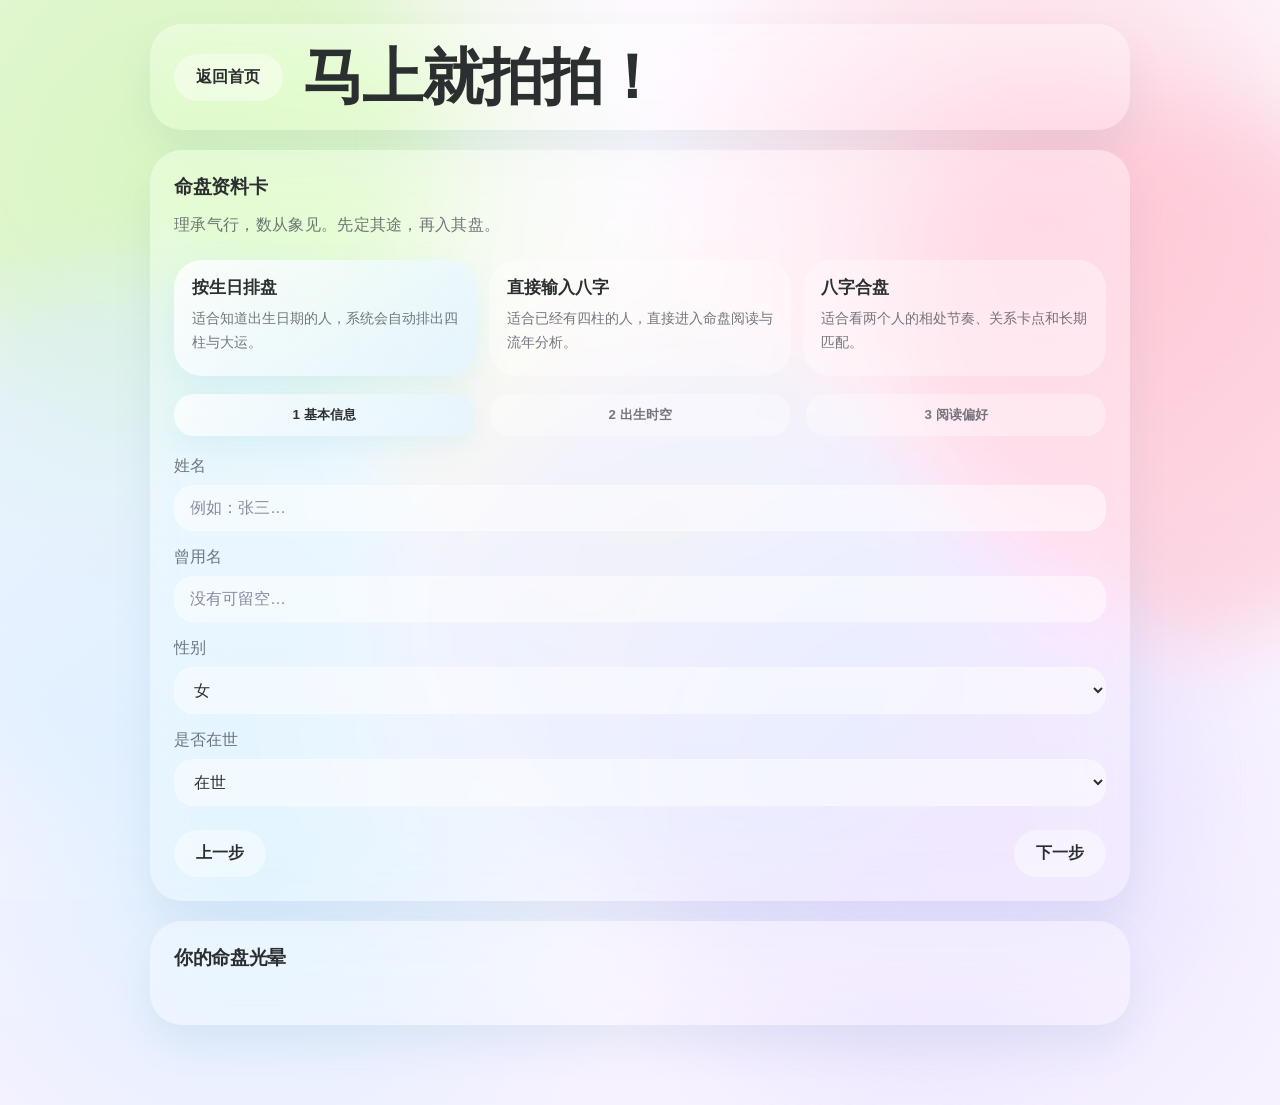
==== commit 007cab78: "Add compatibility reading flow" ====
--- a/calculator.html
+++ b/calculator.html
@@ -8,7 +8,7 @@
       name="description"
       content="进入五行拍拍开始测算页，按生日排盘或直接输入八字，查看四柱、十神、格局、大运与流年解读。"
     />
-    <link rel="stylesheet" href="./static/styles.css?v=20260417e" />
+      <link rel="stylesheet" href="./static/styles.css?v=20260419e" />
   </head>
   <body>
     <div class="ambient ambient-a"></div>
@@ -43,6 +43,10 @@
                   <strong>直接输入八字</strong>
                   <small>适合已经有四柱的人，直接进入命盘阅读与流年分析。</small>
                 </button>
+                <button class="mode-tab" type="button" data-mode-target="compatibility-mode">
+                  <strong>八字合盘</strong>
+                  <small>适合看两个人的相处节奏、关系卡点和长期匹配。</small>
+                </button>
               </div>
 
               <div class="mode-panel is-active" id="profile-mode">
@@ -87,10 +91,11 @@
                         id="birthday-input"
                         type="text"
                         inputmode="numeric"
-                        placeholder="输入生日"
+                        placeholder="例如：20010129"
                         autocomplete="bday"
                         required
                       />
+                      <small class="input-hint">也可以输入 2001-01-29，系统会自动识别；不知道准确时间也可以先选下方的模糊时段。</small>
                     </label>
                     <label>
                       <span>出生时间</span>
@@ -248,6 +253,115 @@
                   <p class="form-feedback is-hidden" id="direct-form-feedback" role="alert"></p>
                 </form>
               </div>
+
+              <div class="mode-panel" id="compatibility-mode">
+                <form id="compatibility-form" class="wizard-form compatibility-form">
+                  <div class="compatibility-form-intro">
+                    <span class="upgrade-tag unlock">免费合盘 1 次</span>
+                    <p>先填两个人的出生资料。时间不知道也可以选模糊时段，系统会先看两张盘的日主、五行、夫妻宫、十神和大运节奏。</p>
+                  </div>
+                  <div class="compatibility-person-grid">
+                    <section class="compatibility-person-card">
+                      <h4>你的资料</h4>
+                      <label>
+                        <span>姓名</span>
+                        <input name="selfName" type="text" placeholder="例如：张三" autocomplete="name" required />
+                      </label>
+                      <label>
+                        <span>性别</span>
+                        <select name="selfGender" autocomplete="sex" required>
+                          <option value="female">女</option>
+                          <option value="male">男</option>
+                        </select>
+                      </label>
+                      <label>
+                        <span>阳历生日</span>
+                        <input name="selfBirthday" type="text" inputmode="numeric" data-birthday-format placeholder="例如：20010129" required />
+                        <small class="input-hint">也可输入 2001-01-29，会自动识别。</small>
+                      </label>
+                      <label>
+                        <span>出生时间</span>
+                        <input name="selfBirthTime" type="time" autocomplete="off" />
+                      </label>
+                      <label>
+                        <span>时间模糊描述</span>
+                        <select name="selfTimeRange" autocomplete="off">
+                          <option value="exact">已提供精确时间</option>
+                          <option value="late-zi">深夜 23:00-01:00</option>
+                          <option value="chou">凌晨 01:00-03:00</option>
+                          <option value="yin">黎明 03:00-05:00</option>
+                          <option value="mao">早晨 05:00-07:00</option>
+                          <option value="chen">早餐后 07:00-09:00</option>
+                          <option value="si">上午 09:00-11:00</option>
+                          <option value="wu">中午 11:00-13:00</option>
+                          <option value="wei">午后 13:00-15:00</option>
+                          <option value="shen">下午 15:00-17:00</option>
+                          <option value="you">傍晚 17:00-19:00</option>
+                          <option value="early-night">晚上 19:00-21:00</option>
+                          <option value="late-night">晚上 21:00-23:00</option>
+                          <option value="unknown">不确定</option>
+                        </select>
+                      </label>
+                      <label>
+                        <span>出生地</span>
+                        <input name="selfBirthplace" type="text" placeholder="例如：上海市" required />
+                      </label>
+                    </section>
+
+                    <section class="compatibility-person-card">
+                      <h4>对方资料</h4>
+                      <label>
+                        <span>姓名</span>
+                        <input name="partnerName" type="text" placeholder="例如：李四" autocomplete="off" required />
+                      </label>
+                      <label>
+                        <span>性别</span>
+                        <select name="partnerGender" autocomplete="sex" required>
+                          <option value="female">女</option>
+                          <option value="male">男</option>
+                        </select>
+                      </label>
+                      <label>
+                        <span>阳历生日</span>
+                        <input name="partnerBirthday" type="text" inputmode="numeric" data-birthday-format placeholder="例如：19990808" required />
+                        <small class="input-hint">不知道准确时间也没关系，先选一个最接近的时段。</small>
+                      </label>
+                      <label>
+                        <span>出生时间</span>
+                        <input name="partnerBirthTime" type="time" autocomplete="off" />
+                      </label>
+                      <label>
+                        <span>时间模糊描述</span>
+                        <select name="partnerTimeRange" autocomplete="off">
+                          <option value="exact">已提供精确时间</option>
+                          <option value="late-zi">深夜 23:00-01:00</option>
+                          <option value="chou">凌晨 01:00-03:00</option>
+                          <option value="yin">黎明 03:00-05:00</option>
+                          <option value="mao">早晨 05:00-07:00</option>
+                          <option value="chen">早餐后 07:00-09:00</option>
+                          <option value="si">上午 09:00-11:00</option>
+                          <option value="wu">中午 11:00-13:00</option>
+                          <option value="wei">午后 13:00-15:00</option>
+                          <option value="shen">下午 15:00-17:00</option>
+                          <option value="you">傍晚 17:00-19:00</option>
+                          <option value="early-night">晚上 19:00-21:00</option>
+                          <option value="late-night">晚上 21:00-23:00</option>
+                          <option value="unknown">不确定</option>
+                        </select>
+                      </label>
+                      <label>
+                        <span>出生地</span>
+                        <input name="partnerBirthplace" type="text" placeholder="例如：杭州市" required />
+                      </label>
+                    </section>
+                  </div>
+                  <div class="form-actions">
+                    <p class="soft-copy">免费合盘用完后，继续深读为 9.9 / 次。</p>
+                    <button type="submit" class="button primary">开始合盘测算</button>
+                  </div>
+                  <p class="form-feedback is-hidden" id="compatibility-form-feedback" role="alert"></p>
+                </form>
+              </div>
             </section>
 
             <section class="panel result-panel glow-card" id="result-panel">
@@ -417,7 +531,7 @@
                         </div>
                       </div>
                       <div class="dream-feature-action">
-                        <span class="upgrade-tag unlock">每日 3 次免费</span>
+                        <span class="upgrade-tag unlock">每日 1 次免费</span>
                         <p class="dream-quota-note" id="dream-quota-note">先从一场最在意的梦开始问。</p>
                         <button type="button" class="button secondary dream-button" data-dream-unlock>开始解梦</button>
                       </div>
@@ -442,9 +556,9 @@
                         <div>
                           <span class="upgrade-tag paid">付费解锁</span>
                           <h5>今日梦境深读</h5>
-                          <p>今天 3 次免费解梦已经用完。如果这个梦还反复挂在心里，可以解锁一次更完整的深读：会把梦里的关键词、醒来后的情绪、当前命盘主题和今天适合先做的事放在一起看。</p>
-                        </div>
-                        <button type="button" class="button primary">解锁梦境深读</button>
+                          <p>今天的免费解梦已经用完。如果这个梦还反复挂在心里，可以用 9.9 解锁一次更完整的深读。</p>
+                        </div>
+                        <button type="button" class="button primary" data-checkout-scroll data-checkout-service="dream">9.9 解锁梦境深读</button>
                       </section>
                       <section class="dream-response is-hidden" id="dream-response">
                         <div class="followup-response-header">
@@ -462,7 +576,7 @@
                       </div>
                       <div class="compatibility-shell">
                         <div class="compatibility-copy">
-                          <span class="upgrade-tag paid">付费专项</span>
+                          <span class="upgrade-tag unlock">免费体验 1 次</span>
                           <h5>关系合盘深读</h5>
                           <p>把两个人的日主、五行互补、夫妻宫、十神互动和大运节奏放在一起看。适合恋爱、婚姻、暧昧、复合、长期合作关系。</p>
                           <div class="upgrade-examples">
@@ -472,33 +586,29 @@
                           </div>
                         </div>
                         <div class="compatibility-action">
-                          <p>建议先完成自己的命盘，再解锁双方合盘。这样系统会先知道你的关系需求，再去看对方如何与你互动。</p>
-                          <button type="button" class="button primary">解锁合盘深读</button>
-                        </div>
-                      </div>
+                          <p>先用 1 次免费合盘看大方向；如果还想继续细看两个人的卡点和推进节奏，再用 9.9 解锁深读。</p>
+                          <button type="button" class="button primary" data-compatibility-action>免费体验合盘</button>
+                        </div>
+                      </div>
+                      <section class="compatibility-response is-hidden" id="compatibility-response"></section>
                     </article>
 
-                    <article class="result-card wide glow-card checkout-card" id="checkout-card">
+                    <article class="result-card wide glow-card checkout-card is-hidden" id="checkout-card">
                       <div class="card-header">
-                        <h4>付费解锁说明</h4>
-                        <p>先用轻量收款方式跑通服务。付款后，把命盘信息、订单截图和想看的问题发给客服，就可以继续做深读。</p>
+                        <h4 id="checkout-title">确认解锁</h4>
+                        <p id="checkout-description">扫码完成 9.9 付款后，回到这里点击“我已完成支付”，页面会继续展开对应内容。</p>
                       </div>
                       <div class="checkout-grid">
                         <div class="checkout-plan">
-                          <span class="upgrade-tag paid">梦境深读</span>
-                          <h5>¥19.9 / 次</h5>
-                          <p>适合梦醒后还放不下的梦。会结合梦里最刺的一幕、当下情绪、命盘主题和今天适合先做的事来解读。</p>
-                        </div>
-                        <div class="checkout-plan">
-                          <span class="upgrade-tag paid">八字合盘</span>
-                          <h5>¥49.9 / 次</h5>
-                          <p>适合看两个人的相处节奏、关系卡点、长期匹配度和接下来两三年的关系推进方式。</p>
-                        </div>
-                        <div class="checkout-note">
-                          <strong>收款方式</strong>
-                          <p>当前先用微信/支付宝收款码或人工收款测试付费意愿。你可以把收款码图片放到这里，后续再升级成自动支付。</p>
-                          <strong>交付方式</strong>
-                          <p>付款后联系客服，发送订单截图和问题。后续可以接入自动支付与会员系统。</p>
+                          <span class="upgrade-tag paid" id="checkout-service-label">付费解锁</span>
+                          <h5 id="checkout-price">¥9.9 / 次</h5>
+                          <p id="checkout-service-copy">适合把一个具体问题继续往下看。付款完成后，页面会回到刚才的模块。</p>
+                        </div>
+                        <div class="checkout-qr-card">
+                          <img src="./static/payments/wechat-pay.png" alt="微信收款码" />
+                          <p>请使用微信扫码支付 9.9。当前为测试版收款，支付后点击下方按钮继续查看。</p>
+                          <button type="button" class="button primary" id="checkout-complete">我已完成支付，继续查看</button>
+                          <button type="button" class="button ghost" id="checkout-cancel">暂时不解锁</button>
                         </div>
                       </div>
                     </article>
@@ -506,7 +616,7 @@
                     <article class="result-card wide glow-card followup-card">
                     <div class="card-header">
                       <h4>继续问一个问题</h4>
-                      <p>先看总盘，再挑一件你现在最在意的事慢慢问，会更容易把结果看进心里。</p>
+                      <p>每天 1 次免费追问。超过后可以 9.9 解锁一次继续看。</p>
                     </div>
                     <div class="followup-shell">
                       <div class="followup-suggestions" id="followup-suggestions"></div>
@@ -534,9 +644,9 @@
                       <section class="followup-upgrade is-hidden" id="followup-upgrade">
                         <div class="followup-upgrade-grid">
                           <article class="upgrade-card">
-                            <span class="upgrade-tag unlock">已解锁</span>
+                            <span class="upgrade-tag paid">9.9 / 次</span>
                             <h5>继续细看</h5>
-                            <p>第 1 次追问之后，可以顺着这一层继续往下看。更适合把问题收窄到一个具体场景，比如“这两年换工作最该避开什么”或“关系里最容易先卡在哪一句话”。</p>
+                            <p>今天的免费追问用完后，还可以把问题收窄到一个具体场景继续问。比如“这两年换工作最该避开什么”或“关系里最容易先卡在哪一句话”。</p>
                             <div class="upgrade-examples">
                               <span>示例：这步运最先推到眼前的现实安排是什么？</span>
                               <span>示例：这层关系最怕卡在回应、边界，还是节奏？</span>
@@ -554,6 +664,6 @@
       </main>
     </div>
 
-    <script src="./static/calculator.js?v=20260419a"></script>
+    <script src="./static/calculator.js?v=20260419e"></script>
   </body>
 </html>
--- a/static/styles.css
+++ b/static/styles.css
@@ -277,7 +277,7 @@
 
 .mode-switch {
   display: grid;
-  grid-template-columns: repeat(2, minmax(0, 1fr));
+  grid-template-columns: repeat(3, minmax(0, 1fr));
   gap: 12px;
   margin-bottom: 18px;
 }
@@ -465,6 +465,12 @@
 label {
   display: grid;
   gap: 8px;
+}
+
+.input-hint {
+  color: var(--muted);
+  font-size: 0.92rem;
+  line-height: 1.6;
 }
 
 fieldset {
@@ -832,6 +838,45 @@
   gap: 18px;
 }
 
+.compatibility-form {
+  gap: 20px;
+}
+
+.compatibility-form-intro {
+  display: grid;
+  gap: 10px;
+  padding: 18px;
+  border-radius: 24px;
+  background: linear-gradient(135deg, rgba(255, 255, 255, 0.58), rgba(245, 251, 255, 0.34));
+}
+
+.compatibility-form-intro p {
+  margin: 0;
+  color: var(--muted);
+  line-height: 1.85;
+}
+
+.compatibility-person-grid {
+  display: grid;
+  grid-template-columns: repeat(2, minmax(0, 1fr));
+  gap: 16px;
+}
+
+.compatibility-person-card {
+  display: grid;
+  gap: 14px;
+  padding: 20px;
+  border-radius: 28px;
+  background:
+    radial-gradient(circle at 12% 0%, rgba(255, 231, 212, 0.35), transparent 36%),
+    linear-gradient(180deg, rgba(255, 255, 255, 0.54), rgba(255, 255, 255, 0.24));
+}
+
+.compatibility-person-card h4 {
+  margin: 0;
+  font-size: 1.15rem;
+}
+
 .compatibility-copy,
 .compatibility-action {
   display: grid;
@@ -851,6 +896,11 @@
     linear-gradient(180deg, rgba(255, 255, 255, 0.44), rgba(255, 245, 236, 0.22));
 }
 
+.checkout-card.is-hidden,
+.compatibility-response.is-hidden {
+  display: none;
+}
+
 .checkout-grid {
   display: grid;
   grid-template-columns: repeat(2, minmax(0, 1fr));
@@ -858,7 +908,8 @@
 }
 
 .checkout-plan,
-.checkout-note {
+.checkout-note,
+.checkout-qr-card {
   display: grid;
   gap: 10px;
   padding: 18px;
@@ -866,13 +917,25 @@
   background: rgba(255, 255, 255, 0.32);
 }
 
-.checkout-note {
-  grid-column: 1 / -1;
+.checkout-qr-card {
+  justify-items: center;
+  text-align: center;
+  align-content: start;
+  background:
+    radial-gradient(circle at 50% 0%, rgba(195, 236, 213, 0.46), transparent 52%),
+    rgba(255, 255, 255, 0.34);
+}
+
+.checkout-qr-card img {
+  width: min(260px, 100%);
+  border-radius: 22px;
+  box-shadow: 0 18px 42px rgba(75, 92, 84, 0.16);
 }
 
 .checkout-plan h5,
 .checkout-plan p,
-.checkout-note p {
+.checkout-note p,
+.checkout-qr-card p {
   margin: 0;
 }
 
@@ -881,9 +944,54 @@
 }
 
 .checkout-plan p,
-.checkout-note p {
+.checkout-note p,
+.checkout-qr-card p {
   color: var(--muted);
   line-height: 1.8;
+}
+
+.checkout-qr-card .button {
+  width: min(100%, 280px);
+}
+
+.compatibility-response {
+  margin-top: 18px;
+  padding: 22px;
+  border-radius: 28px;
+  background: linear-gradient(180deg, rgba(255, 255, 255, 0.34), rgba(255, 255, 255, 0.18));
+}
+
+.compatibility-response h5,
+.compatibility-response p {
+  margin: 0;
+}
+
+.compatibility-response h5 {
+  font-size: 1.25rem;
+}
+
+.compatibility-response p {
+  margin-top: 10px;
+  color: var(--muted);
+  line-height: 1.9;
+}
+
+.compatibility-response-grid {
+  display: grid;
+  grid-template-columns: repeat(2, minmax(0, 1fr));
+  gap: 14px;
+  margin-top: 16px;
+}
+
+.compatibility-mini-card {
+  padding: 16px;
+  border-radius: 22px;
+  background: rgba(255, 255, 255, 0.42);
+}
+
+.compatibility-mini-card strong {
+  display: block;
+  margin-bottom: 8px;
 }
 
 .featured-header h4 {
@@ -1288,6 +1396,8 @@
   .followup-upgrade-grid,
   .dream-feature-shell,
   .compatibility-shell,
+  .compatibility-person-grid,
+  .compatibility-response-grid,
   .checkout-grid,
   .insight-grid,
   .insight-grid-compact {
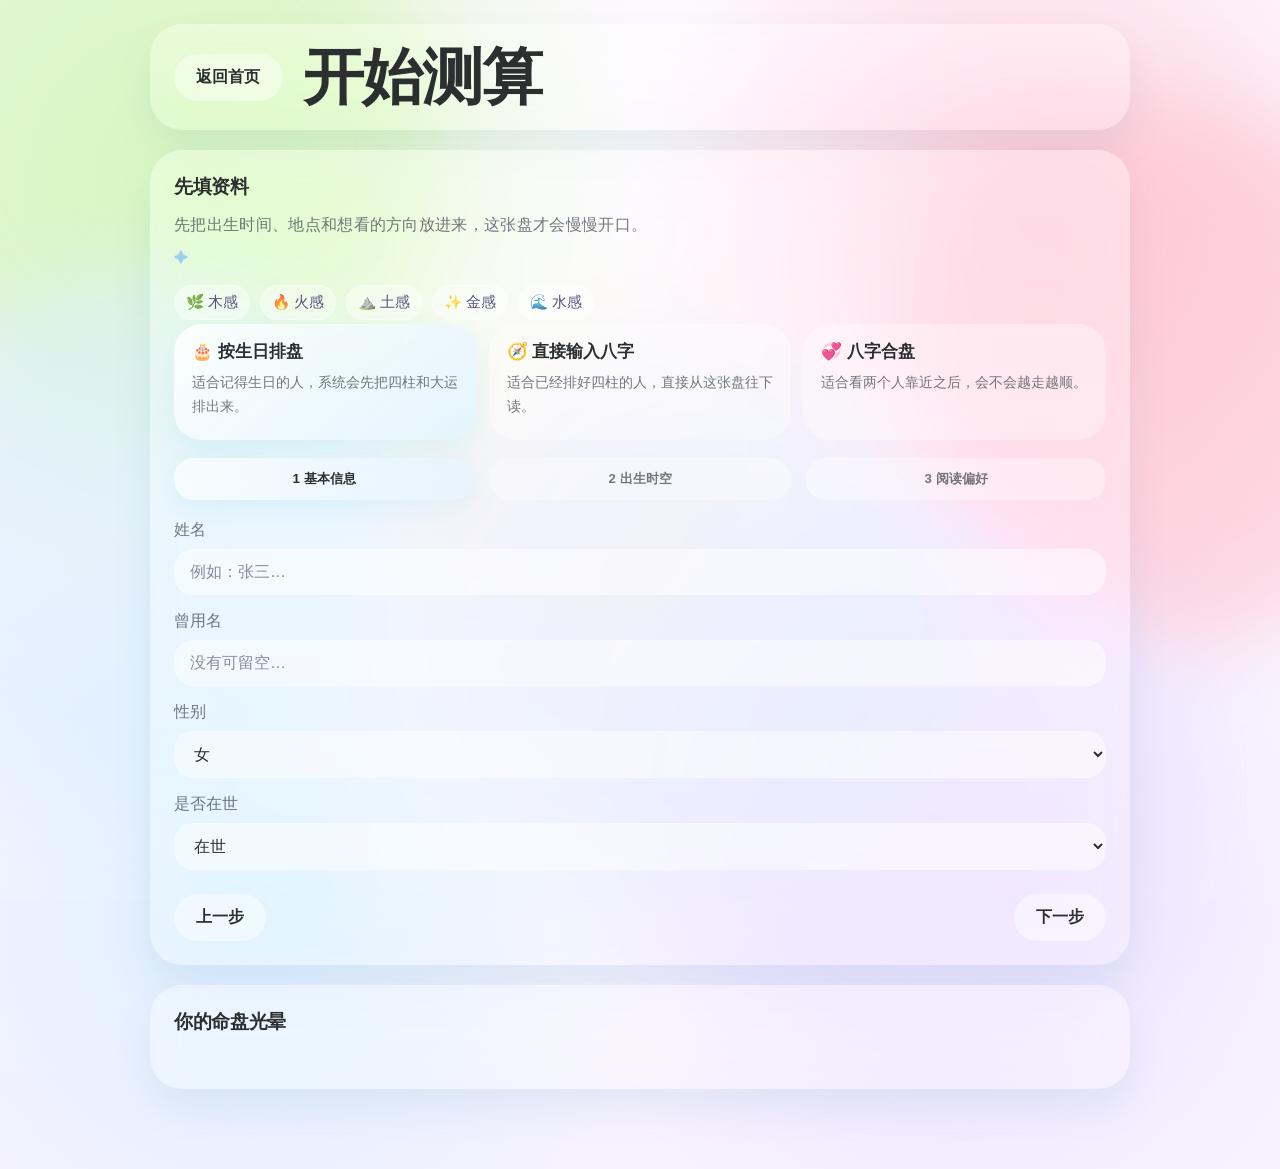
==== commit 0a29a1a8: "Add shareable destiny prototype card" ====
--- a/calculator.html
+++ b/calculator.html
@@ -8,7 +8,7 @@
       name="description"
       content="进入五行拍拍开始测算页，按生日排盘或直接输入八字，查看四柱、十神、格局、大运与流年解读。"
     />
-      <link rel="stylesheet" href="./static/styles.css?v=20260419e" />
+      <link rel="stylesheet" href="./static/styles.css?v=20260501a" />
   </head>
   <body>
     <div class="ambient ambient-a"></div>
@@ -22,7 +22,7 @@
         <section class="page-topbar glow-card" aria-label="page navigation">
           <a class="button ghost" href="./index.html">返回首页</a>
           <div class="page-topbar-copy">
-            <h1>马上就拍拍！</h1>
+            <h1>开始测算</h1>
           </div>
         </section>
 
@@ -30,22 +30,31 @@
           <div class="stacked-workspace">
             <section class="panel form-panel glow-card">
               <div class="panel-header">
-                <h3>命盘资料卡</h3>
-                <p class="soft-copy poetic-copy">理承气行，数从象见。先定其途，再入其盘。</p>
+                <h3>先填资料</h3>
+                <p class="soft-copy poetic-copy">先把出生时间、地点和想看的方向放进来，这张盘才会慢慢开口。</p>
+                <p class="draft-status is-hidden" id="draft-status" aria-live="polite"></p>
+              </div>
+
+              <div class="emoji-sticker-row" aria-hidden="true">
+                <span>🌿 木感</span>
+                <span>🔥 火感</span>
+                <span>⛰️ 土感</span>
+                <span>✨ 金感</span>
+                <span>🌊 水感</span>
               </div>
 
               <div class="mode-switch" aria-label="calculation mode">
                 <button class="mode-tab is-active" type="button" data-mode-target="profile-mode">
-                  <strong>按生日排盘</strong>
-                  <small>适合知道出生日期的人，系统会自动排出四柱与大运。</small>
+                  <strong>🎂 按生日排盘</strong>
+                  <small>适合记得生日的人，系统会先把四柱和大运排出来。</small>
                 </button>
                 <button class="mode-tab" type="button" data-mode-target="bazi-mode">
-                  <strong>直接输入八字</strong>
-                  <small>适合已经有四柱的人，直接进入命盘阅读与流年分析。</small>
+                  <strong>🧭 直接输入八字</strong>
+                  <small>适合已经排好四柱的人，直接从这张盘往下读。</small>
                 </button>
                 <button class="mode-tab" type="button" data-mode-target="compatibility-mode">
-                  <strong>八字合盘</strong>
-                  <small>适合看两个人的相处节奏、关系卡点和长期匹配。</small>
+                  <strong>💞 八字合盘</strong>
+                  <small>适合看两个人靠近之后，会不会越走越顺。</small>
                 </button>
               </div>
 
@@ -375,21 +384,54 @@
               </div>
 
               <div class="result-content is-hidden" id="result-content">
+                <article class="share-card glow-card" id="share-card">
+                  <div class="share-card-top">
+                    <div>
+                      <p class="summary-label">适合截图分享</p>
+                      <h3 id="share-card-title">-</h3>
+                      <p id="share-card-subtitle" class="share-card-subtitle">-</p>
+                    </div>
+                    <div class="share-card-stickers" id="share-card-tags"></div>
+                  </div>
+                  <blockquote class="share-card-quote" id="share-card-quote">-</blockquote>
+                  <div class="share-card-grid">
+                    <section class="share-card-cell">
+                      <span>最像这一点</span>
+                      <p id="share-card-energy">-</p>
+                    </section>
+                    <section class="share-card-cell">
+                      <span>最近正在学</span>
+                      <p id="share-card-momentum">-</p>
+                    </section>
+                    <section class="share-card-cell">
+                      <span>顺起来的条件</span>
+                      <p id="share-card-comfort">-</p>
+                    </section>
+                  </div>
+                  <div class="share-card-footer">
+                    <strong>五行拍拍</strong>
+                    <span>把命盘翻成更容易看懂的话</span>
+                  </div>
+                </article>
+
                 <section class="summary-band">
                   <div class="summary-card glow-card">
-                    <p class="summary-label">命主</p>
+                    <p class="summary-label" id="summary-label-name">命盘原型</p>
                     <h4 id="summary-name">-</h4>
                     <p id="summary-theme" class="summary-subtext">-</p>
+                    <div class="summary-badges" id="summary-badges"></div>
                   </div>
                   <div class="summary-card glow-card">
-                    <p class="summary-label">日主</p>
+                    <p class="summary-label" id="summary-label-day-master">日主气质</p>
                     <h4 id="summary-day-master">-</h4>
                     <p id="summary-lunar" class="summary-subtext">-</p>
+                    <p id="summary-day-note" class="summary-support">-</p>
                   </div>
                   <div class="summary-card glow-card">
-                    <p class="summary-label">当前阶段</p>
+                    <p class="summary-label" id="summary-label-stage">现在这步</p>
                     <h4 id="summary-pattern">-</h4>
                     <p id="summary-time-note" class="summary-subtext">-</p>
+                    <p id="summary-stage-vibe" class="summary-support">-</p>
                   </div>
                 </section>
 
@@ -429,7 +471,7 @@
                 <article class="result-card wide glow-card">
                   <div class="card-header">
                     <h4>你的五行属性</h4>
-                    <p>先看命盘里哪一股气最明显，也看看什么样的环境更能让你舒服展开。</p>
+                    <p>先看哪一股气最显眼。很多舒服不舒服、顺不顺，往往都跟这一层有关。</p>
                   </div>
                   <div id="elements-chart" class="elements-chart"></div>
                 </article>
@@ -437,7 +479,7 @@
                 <article class="result-card wide glow-card featured-reading">
                   <div class="card-header featured-header">
                     <h4>温柔解读</h4>
-                    <p class="poetic-copy">一阴一阳之谓道，顺其气而知其心。</p>
+                    <p class="poetic-copy">先别急着把这张盘看重，先看心里最常绷着的是哪一层。</p>
                   </div>
                   <div class="featured-copy" id="analysis-healing">-</div>
                 </article>
@@ -446,7 +488,7 @@
                   <article class="result-card wide glow-card hero-result-card">
                     <div class="card-header">
                       <h4>四柱与十神</h4>
-                      <p>天道有寒暖，地道有燥湿。四柱既列，命局里的干支、十神与辅助神煞便能一层层看出轻重。这里补的是常用神煞：天乙贵人、文昌贵人、天德贵人、月德贵人、桃花、驿马、华盖、红鸾、天喜。</p>
+                      <p>四柱排开后，性格、关系和做事路数都会慢慢有迹可循。这里也补上常看的神煞，拿来当辅助线索一起读。</p>
                     </div>
                     <div class="table-wrap">
                       <table class="pillars-table">
@@ -462,14 +504,14 @@
                         <tbody id="pillars-body"></tbody>
                       </table>
                     </div>
-                    <p class="soft-copy">神煞可以先当辅助线索来看，比如桃花、红鸾、天喜更偏人缘、关系和缘分场，驿马更偏变动和奔波，天乙、文昌、天德、月德这类更像有人提携、脑子清亮或容易逢到顺手的助力。它们不单独定吉凶，还是要放回整张盘里一起看。不是每一柱都会见到贵人，没有写出来也不代表不好。</p>
+                    <p class="soft-copy">神煞更像给整张盘打侧光。桃花、红鸾、天喜偏人缘和关系气场，驿马偏变动和奔波，天乙、文昌、天德、月德更像有人提携、脑子清亮，或关键时刻容易逢到顺手的助力。它们不单独定吉凶，还是要放回整张盘里一起看；不是每一柱都会见到贵人，没有写出来也不代表不好。</p>
                     <div class="shen-sha-summary" id="shen-sha-summary"></div>
                   </article>
 
                   <article class="result-card glow-card">
                     <div class="card-header">
                       <h4>格局与大运</h4>
-                      <p>这一栏看格局成形的根基，也看当前这步大运把什么主题推到眼前。</p>
+                      <p>格局像这张盘做事的骨架，大运像这几年一直在吹的风。两边一起看，很多问题会更落地。</p>
                     </div>
                     <div class="stacked-meta">
                       <div class="meta-pill">
@@ -488,7 +530,7 @@
                   <article class="result-card glow-card">
                     <div class="card-header">
                       <h4>时辰校准</h4>
-                      <p>差之毫厘，气象有别。若时辰未明，也可先看共性，再慢慢校准。</p>
+                      <p>时间不准也别急，先把不会变的底色看稳，再慢慢缩小时段。</p>
                     </div>
                     <div class="stacked-meta">
                       <div class="meta-pill">
@@ -504,7 +546,7 @@
                   <article class="result-card wide glow-card">
                     <div class="card-header">
                       <h4>十神主题</h4>
-                      <p>这些是命盘里最明显的几股力量，能帮助你更快看懂自己的性格和处事方式。</p>
+                      <p>可以先把十神当成几种常用反应：有人先想透，有人先表达，有人先看值不值得。</p>
                     </div>
                     <div id="ten-gods-grid" class="chip-grid"></div>
                   </article>
@@ -512,7 +554,7 @@
                   <article class="result-card wide glow-card">
                     <div class="card-header">
                       <h4>未来流年卡片</h4>
-                      <p>不用急着把每一年都看成好坏，先看看未来几年最容易被推到眼前的主题。</p>
+                      <p>先看接下来几年会把什么推到台前，不急着一句话分好坏。</p>
                     </div>
                     <div id="annual-cards" class="annual-grid"></div>
                   </article>
@@ -520,19 +562,19 @@
                   <article class="result-card wide glow-card dream-feature-card">
                     <div class="card-header">
                       <h4>梦境解读</h4>
-                      <p>把昨晚的梦放回这张命盘里看。不是单独解梦，而是看这个梦更像在提醒眼下哪一层情绪、关系或现实压力。</p>
+                      <p>梦不是单独拿出来猜吉凶，更像心里有句话白天没说完，晚上换了个画面继续说。</p>
                     </div>
                     <div class="dream-feature-shell">
                       <div class="dream-feature-copy">
-                        <p>这个模块最适合解那些醒来后还留着情绪的梦，比如考试、迟到、赶路、迷路、掉牙、回家、前任、已故亲人、反复追赶这类主题。越能说清楚梦里最刺的一幕，解读会越稳。</p>
+                        <p>这个模块最适合解那种醒来后还黏在心上的梦。越能说清楚梦里最刺的一幕、最重的感觉，解读就越像在对症下药。</p>
                         <div class="upgrade-examples">
-                          <span>示例：梦见考试怎么写也写不完，往往更像在提醒评价压力和责任感。</span>
-                          <span>示例：梦见一直找不到路或反复回家，更像在提醒现实里有件事还没真正落定。</span>
+                          <span>示例：梦见考试怎么写也写不完，常常不是在说考试本身，而是在说“我不能失手”的压力。</span>
+                          <span>示例：梦见一直找路、回家或赶不上车，往往是在提醒：现实里有件事还没真正定下来。</span>
                         </div>
                       </div>
                       <div class="dream-feature-action">
                         <span class="upgrade-tag unlock">每日 1 次免费</span>
-                        <p class="dream-quota-note" id="dream-quota-note">先从一场最在意的梦开始问。</p>
+                        <p class="dream-quota-note" id="dream-quota-note">今天先从最挂心的一场梦开始。</p>
                         <button type="button" class="button secondary dream-button" data-dream-unlock>开始解梦</button>
                       </div>
                     </div>
@@ -572,13 +614,13 @@
                     <article class="result-card wide glow-card compatibility-card">
                       <div class="card-header">
                         <h4>八字合盘</h4>
-                        <p>适合想看两个人的相处节奏、关系卡点和长期匹配度。这里不只看合不合，更看怎么相处才不互相消耗。</p>
+                        <p>想看两个人靠近之后是互相养人，还是越走越累，就从这里开始。</p>
                       </div>
                       <div class="compatibility-shell">
                         <div class="compatibility-copy">
                           <span class="upgrade-tag unlock">免费体验 1 次</span>
                           <h5>关系合盘深读</h5>
-                          <p>把两个人的日主、五行互补、夫妻宫、十神互动和大运节奏放在一起看。适合恋爱、婚姻、暧昧、复合、长期合作关系。</p>
+                          <p>会把两个人的日主、五行、夫妻宫、十神互动和这几年运势放在一起看，不只看合不合，更看怎么相处才不容易互耗。</p>
                           <div class="upgrade-examples">
                             <span>示例：谁更需要安全感，谁更容易先退一步？</span>
                             <span>示例：这段关系是互相滋养，还是容易一方长期消耗？</span>
@@ -586,7 +628,7 @@
                           </div>
                         </div>
                         <div class="compatibility-action">
-                          <p>先用 1 次免费合盘看大方向；如果还想继续细看两个人的卡点和推进节奏，再用 9.9 解锁深读。</p>
+                          <p>先免费看一次关系底色。如果还想继续细看卡点、推进节奏和未来两三年的变化，再用 9.9 往下看。</p>
                           <button type="button" class="button primary" data-compatibility-action>免费体验合盘</button>
                         </div>
                       </div>
@@ -596,7 +638,7 @@
                     <article class="result-card wide glow-card checkout-card is-hidden" id="checkout-card">
                       <div class="card-header">
                         <h4 id="checkout-title">确认解锁</h4>
-                        <p id="checkout-description">扫码完成 9.9 付款后，回到这里点击“我已完成支付”，页面会继续展开对应内容。</p>
+                        <p id="checkout-description">支付完成后，回到这里点“我已完成支付”，对应内容会直接继续展开。</p>
                       </div>
                       <div class="checkout-grid">
                         <div class="checkout-plan">
@@ -606,7 +648,7 @@
                         </div>
                         <div class="checkout-qr-card">
                           <img src="./static/payments/wechat-pay.png" alt="微信收款码" />
-                          <p>请使用微信扫码支付 9.9。当前为测试版收款，支付后点击下方按钮继续查看。</p>
+                          <p>请使用微信扫码支付 9.9。完成后回到这一页继续看，不用重新填写资料。</p>
                           <button type="button" class="button primary" id="checkout-complete">我已完成支付，继续查看</button>
                           <button type="button" class="button ghost" id="checkout-cancel">暂时不解锁</button>
                         </div>
@@ -615,8 +657,8 @@
 
                     <article class="result-card wide glow-card followup-card">
                     <div class="card-header">
-                      <h4>继续问一个问题</h4>
-                      <p>每天 1 次免费追问。超过后可以 9.9 解锁一次继续看。</p>
+                      <h4>继续往下问</h4>
+                      <p>每天 1 次免费追问。想把一个具体问题看深一点，就从这里接着问。</p>
                     </div>
                     <div class="followup-shell">
                       <div class="followup-suggestions" id="followup-suggestions"></div>
@@ -636,8 +678,8 @@
                       </form>
                       <section class="followup-response is-hidden" id="followup-response">
                         <div class="followup-response-header">
-                          <h5>顺着这张命盘继续往下看</h5>
-                          <p>这一栏会记住刚才问到哪，下面也可以继续接着追问。</p>
+                          <h5>刚才问到这里</h5>
+                          <p>这一栏会接着上一个问题往下走，不用每次都从头讲。</p>
                         </div>
                         <div id="followup-thread" class="followup-thread"></div>
                       </section>
@@ -646,7 +688,7 @@
                           <article class="upgrade-card">
                             <span class="upgrade-tag paid">9.9 / 次</span>
                             <h5>继续细看</h5>
-                            <p>今天的免费追问用完后，还可以把问题收窄到一个具体场景继续问。比如“这两年换工作最该避开什么”或“关系里最容易先卡在哪一句话”。</p>
+                            <p>今天的免费追问用完后，还可以把问题收窄到一个具体场景继续往下看。比如“这两年换工作最该避开什么”或“关系里最容易先卡在哪一句话”。</p>
                             <div class="upgrade-examples">
                               <span>示例：这步运最先推到眼前的现实安排是什么？</span>
                               <span>示例：这层关系最怕卡在回应、边界，还是节奏？</span>
@@ -664,6 +706,6 @@
       </main>
     </div>
 
-    <script src="./static/calculator.js?v=20260419e"></script>
+    <script src="./static/calculator.js?v=20260501a"></script>
   </body>
 </html>
--- a/static/styles.css
+++ b/static/styles.css
@@ -216,6 +216,43 @@
   margin-top: 28px;
 }
 
+.emoji-sticker-row {
+  display: flex;
+  gap: 10px;
+  flex-wrap: wrap;
+  margin: -2px 0 4px;
+}
+
+.emoji-sticker-row span {
+  display: inline-flex;
+  align-items: center;
+  gap: 6px;
+  padding: 8px 12px;
+  border-radius: 999px;
+  background: rgba(255, 255, 255, 0.38);
+  color: rgba(53, 41, 101, 0.8);
+  font-size: 0.92rem;
+  box-shadow: inset 0 0 0 1px rgba(255, 255, 255, 0.34);
+}
+
+.draft-status {
+  margin: 10px 0 0;
+  display: inline-flex;
+  align-items: center;
+  gap: 8px;
+  color: rgba(53, 41, 101, 0.78);
+  font-size: 0.92rem;
+}
+
+.draft-status::before {
+  content: "✦";
+  color: color-mix(in srgb, var(--accent) 72%, white);
+}
+
+.draft-status[data-tone="restored"]::before {
+  content: "↺";
+}
+
 .button {
   appearance: none;
   border: 0;
@@ -296,6 +333,11 @@
   gap: 8px;
   min-height: 116px;
   align-content: start;
+  transition: transform 180ms ease, box-shadow 180ms ease, background 180ms ease;
+}
+
+.mode-tab:hover {
+  transform: translateY(-1px) rotate(-0.2deg);
 }
 
 .mode-tab strong {
@@ -600,6 +642,118 @@
   gap: var(--space-20);
 }
 
+.share-card {
+  position: relative;
+  overflow: hidden;
+  border-radius: 36px;
+  padding: 28px;
+  background:
+    radial-gradient(circle at top left, rgba(255, 255, 255, 0.72), transparent 34%),
+    radial-gradient(circle at top right, rgba(255, 194, 209, 0.35), transparent 28%),
+    radial-gradient(circle at bottom left, rgba(220, 239, 255, 0.38), transparent 32%),
+    linear-gradient(145deg, rgba(255, 255, 255, 0.48), rgba(255, 255, 255, 0.24));
+}
+
+.share-card::after {
+  content: "";
+  position: absolute;
+  inset: auto -40px -50px auto;
+  width: 220px;
+  height: 220px;
+  border-radius: 50%;
+  background: color-mix(in srgb, var(--accent-soft) 56%, white);
+  filter: blur(14px);
+  opacity: 0.6;
+}
+
+.share-card > * {
+  position: relative;
+  z-index: 1;
+}
+
+.share-card-top {
+  display: grid;
+  grid-template-columns: minmax(0, 1fr) auto;
+  gap: 18px;
+  align-items: start;
+}
+
+.share-card-top h3 {
+  font-size: clamp(2.2rem, 4vw, 3.3rem);
+  line-height: 0.98;
+}
+
+.share-card-subtitle {
+  margin: 12px 0 0;
+  max-width: 38rem;
+  color: var(--muted);
+  line-height: 1.85;
+  font-size: 1.03rem;
+}
+
+.share-card-stickers {
+  display: flex;
+  flex-wrap: wrap;
+  justify-content: flex-end;
+  gap: 10px;
+  max-width: 280px;
+}
+
+.share-card-stickers .summary-badge {
+  background: rgba(255, 255, 255, 0.58);
+}
+
+.share-card-quote {
+  margin: 22px 0 0;
+  padding: 18px 20px;
+  border-radius: 24px;
+  background: rgba(255, 255, 255, 0.42);
+  color: rgba(53, 41, 101, 0.86);
+  font-family: var(--font-poetic);
+  font-size: clamp(1.08rem, 2vw, 1.3rem);
+  line-height: 1.8;
+}
+
+.share-card-grid {
+  display: grid;
+  grid-template-columns: repeat(3, minmax(0, 1fr));
+  gap: 14px;
+  margin-top: 20px;
+}
+
+.share-card-cell {
+  min-height: 150px;
+  display: grid;
+  align-content: start;
+  gap: 10px;
+  padding: 18px;
+  border-radius: 26px;
+  background: rgba(255, 255, 255, 0.34);
+  box-shadow: inset 0 0 0 1px rgba(255, 255, 255, 0.2);
+}
+
+.share-card-cell span {
+  color: rgba(53, 41, 101, 0.64);
+  font-size: 0.86rem;
+  letter-spacing: 0.03em;
+}
+
+.share-card-cell p {
+  margin: 0;
+  color: var(--ink);
+  line-height: 1.82;
+}
+
+.share-card-footer {
+  margin-top: 18px;
+  display: flex;
+  justify-content: space-between;
+  align-items: center;
+  gap: 14px;
+  color: rgba(53, 41, 101, 0.72);
+  font-size: 0.92rem;
+}
+
 .summary-band {
   grid-template-columns: repeat(3, minmax(0, 1fr));
   gap: var(--space-16);
@@ -609,6 +763,7 @@
   min-height: 220px;
   display: grid;
   align-content: start;
+  gap: 12px;
 }
 
 .summary-card h4 {
@@ -617,10 +772,33 @@
 }
 
 .summary-subtext {
-  margin: 10px 0 0;
+  margin: 0;
   font-size: 0.98rem;
   line-height: 1.72;
   word-break: break-word;
+}
+
+.summary-badges {
+  display: flex;
+  flex-wrap: wrap;
+  gap: 8px;
+}
+
+.summary-badge {
+  display: inline-flex;
+  align-items: center;
+  padding: 7px 11px;
+  border-radius: 999px;
+  background: rgba(255, 255, 255, 0.44);
+  color: rgba(53, 41, 101, 0.84);
+  font-size: 0.85rem;
+  box-shadow: inset 0 0 0 1px rgba(255, 255, 255, 0.3);
+}
+
+.summary-support {
+  margin: 0;
+  color: var(--muted);
+  line-height: 1.8;
 }
 
 .result-grid {
@@ -1058,9 +1236,36 @@
 
 .element-row {
   display: grid;
-  grid-template-columns: 56px minmax(0, 1fr) 42px;
+  grid-template-columns: 110px minmax(0, 1fr) 42px;
   align-items: center;
   gap: 10px;
+}
+
+.element-name {
+  display: flex;
+  align-items: center;
+  gap: 10px;
+}
+
+.element-name strong {
+  display: block;
+}
+
+.element-name small {
+  display: block;
+  color: var(--muted);
+  font-size: 0.78rem;
+}
+
+.element-emoji {
+  width: 34px;
+  height: 34px;
+  display: inline-grid;
+  place-items: center;
+  border-radius: 50%;
+  background: color-mix(in srgb, var(--element-color) 18%, white);
+  box-shadow: inset 0 0 0 1px rgba(255, 255, 255, 0.4);
+  font-size: 1rem;
 }
 
 .element-bar {
@@ -1073,7 +1278,12 @@
 .element-fill {
   height: 100%;
   border-radius: 999px;
-  background: linear-gradient(90deg, color-mix(in srgb, var(--accent-soft) 78%, white), var(--accent));
+  background: linear-gradient(90deg, color-mix(in srgb, var(--element-color) 58%, white), var(--element-color));
+}
+
+.element-score {
+  font-weight: 700;
+  color: rgba(53, 41, 101, 0.82);
 }
 
 .meta-pill {
@@ -1388,6 +1598,7 @@
   .hero,
   .workspace,
   .mood-grid,
+  .share-card-grid,
   .summary-band,
   .result-grid,
   .analysis-grid,
@@ -1451,6 +1662,24 @@
     border-radius: 28px;
   }
 
+  .share-card {
+    padding: 22px;
+    border-radius: 30px;
+  }
+
+  .share-card-top {
+    grid-template-columns: 1fr;
+  }
+
+  .share-card-stickers {
+    justify-content: flex-start;
+    max-width: none;
+  }
+
+  .share-card-cell {
+    min-height: auto;
+  }
+
   .card-header {
     min-height: 0;
   }
@@ -1592,6 +1821,24 @@
   }
 
   .summary-card {
+    min-height: auto;
+  }
+
+  .share-card {
+    padding: 22px;
+    border-radius: 30px;
+  }
+
+  .share-card-top {
+    grid-template-columns: 1fr;
+  }
+
+  .share-card-stickers {
+    justify-content: flex-start;
+    max-width: none;
+  }
+
+  .share-card-cell {
     min-height: auto;
   }
 
@@ -1653,7 +1900,7 @@
   }
 
   .element-row {
-    grid-template-columns: 44px minmax(0, 1fr) 32px;
+    grid-template-columns: 96px minmax(0, 1fr) 32px;
     gap: 8px;
   }
 
@@ -1719,6 +1966,31 @@
     border-radius: 24px;
   }
 
+  .share-card {
+    padding: 18px;
+    border-radius: 24px;
+  }
+
+  .share-card-top h3 {
+    font-size: clamp(1.72rem, 10vw, 2.3rem);
+  }
+
+  .share-card-quote {
+    padding: 14px 16px;
+    border-radius: 20px;
+    line-height: 1.72;
+  }
+
+  .share-card-cell {
+    padding: 15px;
+    border-radius: 20px;
+  }
+
+  .share-card-footer {
+    align-items: flex-start;
+    flex-direction: column;
+  }
+
   .hero h1 {
     font-size: clamp(2.5rem, 18vw, 3.6rem);
   }
